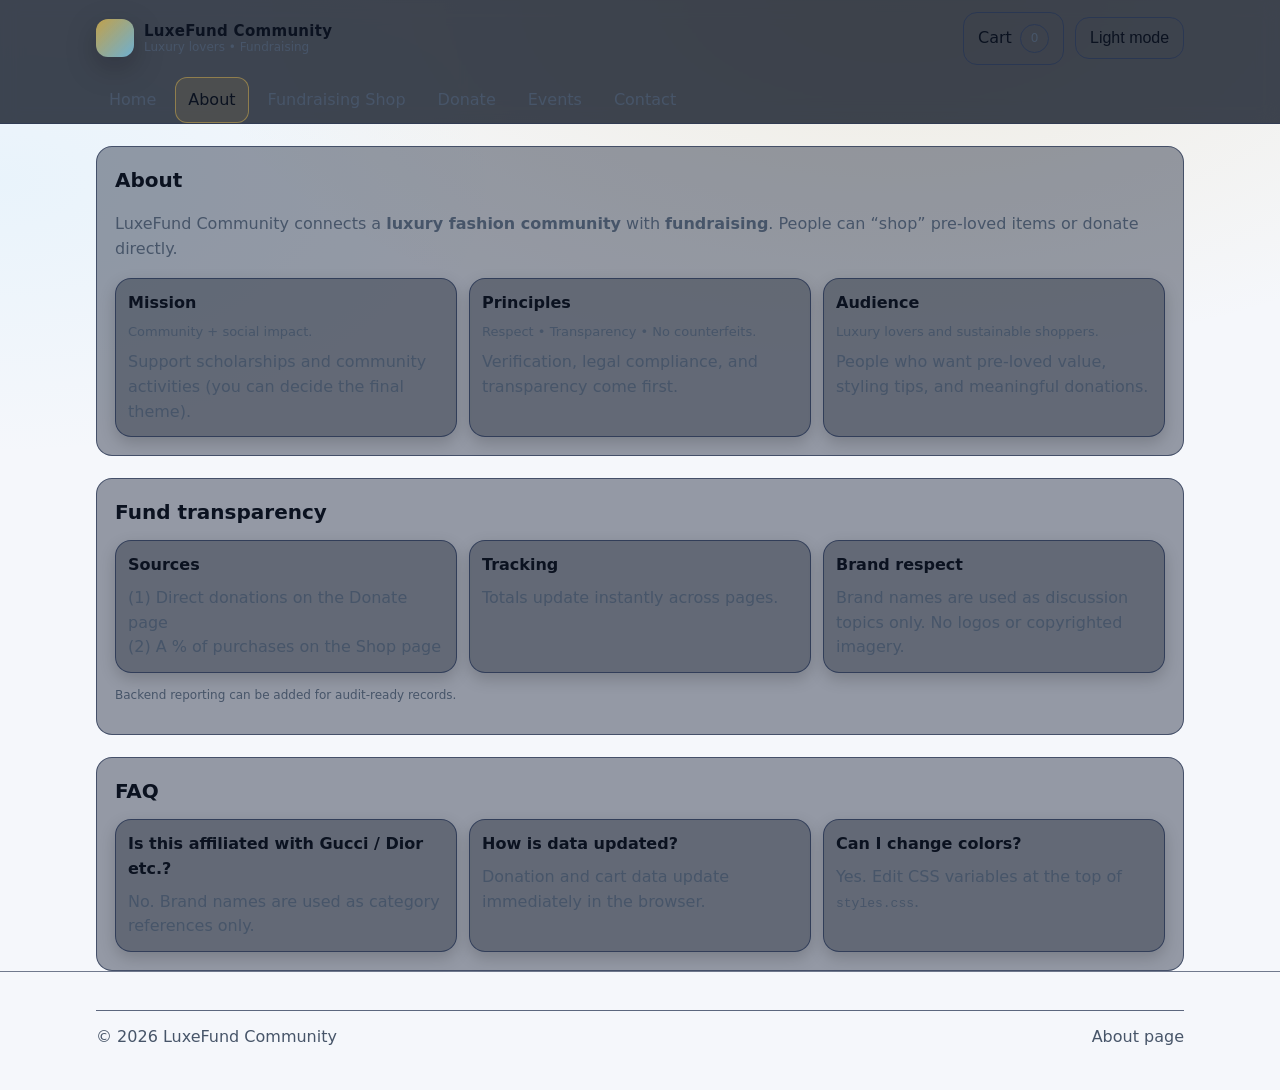
==== about.html @ e5276c1b "up" ====
<!doctype html>
<html lang="en">
  <head>
    <meta charset="utf-8" />
    <meta name="viewport" content="width=device-width, initial-scale=1" />
    <meta
      name="description"
      content="Learn about LuxeFund Community - our mission to connect luxury fashion enthusiasts with transparent fundraising for scholarships and community development."
    />
    <meta
      name="keywords"
      content="about, mission, community fundraising, transparency, luxury fashion"
    />
    <meta name="author" content="LuxeFund Community" />
    <meta property="og:type" content="website" />
    <meta property="og:title" content="About LuxeFund Community" />
    <meta
      property="og:description"
      content="Discover our mission, principles, and commitment to transparent fundraising."
    />
    <meta property="og:url" content="https://luxefund.community/about.html" />
    <meta name="robots" content="index, follow" />
    <title>About • LuxeFund Community</title>
    <link rel="stylesheet" href="assets/css/styles.css" />
    <link rel="canonical" href="https://luxefund.community/about.html" />
  </head>
  <body>
    <!-- Site header containing the brand identity, cart shortcut, theme toggle, and menu button -->
    <a class="skiplink" href="#main">Skip to content</a>
    <!-- Site header containing the brand identity, cart shortcut, theme toggle, and menu button -->
    <header class="siteheader">
      <div class="container">
        <div class="headerrow">
          <a
            class="brand"
            href="index.html"
            aria-label="LuxeFund Community - Home"
          >
            <div class="brandbadge" aria-hidden="true"></div>
            <div class="brandname">
              <strong>LuxeFund Community</strong>
              <span>Luxury lovers • Fundraising</span>
            </div>
          </a>

          <div class="navwrap">
            <a
              class="btn ghost"
              href="shop.html"
              aria-label="Open fundraising shop"
            >
              Cart
              <span id="cartcount" class="badge" aria-label="Items in cart"
                >0</span
              >
            </a>
            <button
              id="themetoggle"
              class="btn ghost"
              type="button"
              aria-pressed="false"
            >
              Light mode
            </button>
            <button
              id="navtoggle"
              class="navtoggle"
              type="button"
              aria-controls="nav"
              aria-expanded="false"
            >
              Menu
            </button>
          </div>
        </div>
        <!-- Main navigation uses relative links so the website works correctly when opened locally -->
        <nav id="nav" class="nav" aria-label="Main navigation">
          <a href="index.html">Home</a>
          <a href="about.html">About</a>
          <a href="shop.html">Fundraising Shop</a>
          <a href="fundraising.html">Donate</a>
          <a href="events.html">Events</a>
          <a href="contact.html">Contact</a>
        </nav>
      </div>
    </header>
    <!-- Main page content starts here -->
    <main id="main" class="container">
      <!-- About section explains the purpose, mission, and intended audience of the website -->
      <section class="section" aria-label="About">
        <div class="sectionhead">
          <h2>About</h2>
        </div>

        <p class="muted">
          LuxeFund Community connects a
          <strong>luxury fashion community</strong> with
          <strong>fundraising</strong>. People can “shop” pre-loved items or
          donate directly.
        </p>
        <!-- Content cards present the website mission, principles, and target audience in a clear layout -->
        <div class="cardgrid mt12">
          <article class="card">
            <div class="cardbody">
              <h3 class="cardtitle">Mission</h3>
              <p class="cardmeta">Community + social impact.</p>
              <p class="muted">
                Support scholarships and community activities (you can decide
                the final theme).
              </p>
            </div>
          </article>

          <article class="card">
            <div class="cardbody">
              <h3 class="cardtitle">Principles</h3>
              <p class="cardmeta">Respect • Transparency • No counterfeits.</p>
              <p class="muted">
                Verification, legal compliance, and transparency come first.
              </p>
            </div>
          </article>

          <article class="card">
            <div class="cardbody">
              <h3 class="cardtitle">Audience</h3>
              <p class="cardmeta">Luxury lovers and sustainable shoppers.</p>
              <p class="muted">
                People who want pre-loved value, styling tips, and meaningful
                donations.
              </p>
            </div>
          </article>
        </div>
      </section>
      <!-- Transparency section explains how donations are generated and how totals are tracked across pages -->
      <section class="section" aria-label="Transparency">
        <div class="sectionhead">
          <h2>Fund transparency</h2>
        </div>

        <div class="cardgrid">
          <article class="card">
            <div class="cardbody">
              <h3 class="cardtitle">Sources</h3>
              <p class="muted">
                (1) Direct donations on the
                <a href="fundraising.html">Donate</a> page<br />
                (2) A % of purchases on the <a href="shop.html">Shop</a> page
              </p>
            </div>
          </article>

          <article class="card">
            <div class="cardbody">
              <h3 class="cardtitle">Tracking</h3>
              <p class="muted">Totals update instantly across pages.</p>
            </div>
          </article>

          <article class="card">
            <div class="cardbody">
              <h3 class="cardtitle">Brand respect</h3>
              <p class="muted">
                Brand names are used as discussion topics only. No logos or
                copyrighted imagery.
              </p>
            </div>
          </article>
        </div>

        <p class="help mt12">
          Backend reporting can be added for audit-ready records.
        </p>
      </section>
      <!-- FAQ section answers common questions about branding, data updates, and website customization -->
      <section class="section" aria-label="FAQ">
        <div class="sectionhead">
          <h2>FAQ</h2>
        </div>

        <div class="cardgrid">
          <article class="card">
            <div class="cardbody">
              <h3 class="cardtitle">
                Is this affiliated with Gucci / Dior etc.?
              </h3>
              <p class="muted">
                No. Brand names are used as category references only.
              </p>
            </div>
          </article>

          <article class="card">
            <div class="cardbody">
              <h3 class="cardtitle">How is data updated?</h3>
              <p class="muted">
                Donation and cart data update immediately in the browser.
              </p>
            </div>
          </article>

          <article class="card">
            <div class="cardbody">
              <h3 class="cardtitle">Can I change colors?</h3>
              <p class="muted">
                Yes. Edit CSS variables at the top of <code>styles.css</code>.
              </p>
            </div>
          </article>
        </div>
      </section>
    </main>
    <!-- Shared footer with quick links, page label, and legal/community information -->
    <footer class="footer">
      <div class="container">
        <hr class="sep" />
        <div class="rowbetween">
          <span class="muted">© 2026 LuxeFund Community</span>
          <span class="muted">About page</span>
        </div>
      </div>
    </footer>
    <!-- Toast container used to show short feedback messages triggered by JavaScript -->
    <div
      id="toastwrap"
      class="toastwrap"
      aria-live="polite"
      aria-atomic="true"
    ></div>
    <!-- External JavaScript files are loaded with defer so the HTML can render before scripts run -->
    <script src="./assets/js/main.js" defer></script>
  </body>
</html>
---- assets/css/styles.css ----
:root {
  --bg: #0b1220;
  --panel: #101a2f;
  --card: #0f1a33;
  --text: #e5e7eb;
  --muted: #a3a8b3;
  --brand: #c8a64b;
  --brand2: #7dd3fc;
  --danger: #ef4444;
  --ok: #22c55e;
  --border: #2a3754;
  --shadow: 0 10px 30px rgba(0, 0, 0, 0.25);
  --shadow-sm: 0 2px 8px rgba(0, 0, 0, 0.12);
  --radius: 16px;
  --max: 1120px;
  --focus: 0 0 0 3px rgba(125, 211, 252, 0.35);
  --transition: 180ms ease;
  color-scheme: dark light;
}

* {
  box-sizing: border-box;
}

html {
  scroll-behavior: smooth;
  -webkit-font-smoothing: antialiased;
  -moz-osx-font-smoothing: grayscale;
}

body {
  margin: 0;
  font-family:
    system-ui,
    -apple-system,
    Segoe UI,
    Roboto,
    Helvetica,
    Arial,
    "Apple Color Emoji",
    "Segoe UI Emoji";
  line-height: 1.55;
  color: var(--text);
  background:
    radial-gradient(
      1200px 600px at 70% 0%,
      rgba(200, 166, 75, 0.15),
      transparent 60%
    ),
    radial-gradient(
      900px 500px at 0% 20%,
      rgba(125, 211, 252, 0.1),
      transparent 55%
    ),
    var(--bg);
  background-attachment: fixed;
  min-height: 100vh;
}

a {
  color: inherit;
  text-decoration: none;
  transition: text-decoration-color var(--transition);
}
a:hover {
  text-decoration: underline;
}
a:focus {
  outline: none;
  box-shadow: var(--focus);
  border-radius: 4px;
}

img {
  max-width: 100%;
  height: auto;
  display: block;
}

picture {
  display: block;
}

.container {
  width: 100%;
  max-width: var(--max);
  margin: 0 auto;
  padding: 0 16px;
}

.skiplink {
  position: absolute;
  left: -999px;
  top: auto;
  width: 1px;
  height: 1px;
  overflow: hidden;
}
.skiplink:focus {
  left: 16px;
  top: 16px;
  width: auto;
  height: auto;
  padding: 10px 12px;
  background: #111827;
  border: 1px solid var(--border);
  border-radius: 10px;
  box-shadow: var(--shadow);
  z-index: 9999;
}

/* Header */
.siteheader {
  position: sticky;
  top: 0;
  z-index: 50;
  backdrop-filter: blur(10px);
  background: rgba(11, 18, 32, 0.78);
  border-bottom: 1px solid rgba(42, 55, 84, 0.65);
}

.headerrow {
  display: flex;
  align-items: center;
  justify-content: space-between;
  gap: 12px;
  padding: 12px 0;
}

.brand {
  display: flex;
  align-items: center;
  gap: 10px;
}
.brandbadge {
  width: 38px;
  height: 38px;
  border-radius: 12px;
  background: linear-gradient(
    135deg,
    rgba(200, 166, 75, 0.95),
    rgba(125, 211, 252, 0.75)
  );
  box-shadow: var(--shadow);
}
.brandname {
  display: flex;
  flex-direction: column;
  line-height: 1.2;
}
.brandname strong {
  font-size: 15px;
  letter-spacing: 0.3px;
}
.brandname span {
  font-size: 12px;
  color: var(--muted);
}

.navwrap {
  display: flex;
  align-items: center;
  gap: 10px;
}

.navtoggle {
  display: none;
  border: 1px solid var(--border);
  background: rgba(16, 26, 47, 0.7);
  color: var(--text);
  padding: 10px 12px;
  border-radius: 12px;
  cursor: pointer;
}
.navtoggle:focus {
  outline: none;
  box-shadow: var(--focus);
}

.nav {
  display: flex;
  align-items: center;
  gap: 6px;
  flex-wrap: wrap;
}
.nav a {
  padding: 10px 12px;
  border-radius: 12px;
  color: var(--muted);
  border: 1px solid transparent;
}
.nav a:hover {
  border-color: rgba(42, 55, 84, 0.75);
  background: rgba(16, 26, 47, 0.55);
  color: var(--text);
  text-decoration: none;
}
.nav a[aria-current="page"] {
  color: var(--text);
  border-color: rgba(200, 166, 75, 0.55);
  background: rgba(200, 166, 75, 0.1);
}

/* Buttons */
.btn {
  display: inline-flex;
  align-items: center;
  justify-content: center;
  gap: 8px;
  padding: 11px 14px;
  border-radius: 14px;
  border: 1px solid rgba(42, 55, 84, 0.9);
  background: rgba(16, 26, 47, 0.72);
  color: var(--text);
  cursor: pointer;
  font-size: inherit;
  font-weight: inherit;
  user-select: none;
  transition:
    transform 180ms cubic-bezier(0.34, 1.56, 0.64, 1),
    background 180ms ease,
    border-color 180ms ease;
  will-change: transform, background;
}
.btn:active {
  transform: scale(0.98);
}
.btn:hover {
  transform: translateY(-1px);
  background: rgba(16, 26, 47, 0.92);
  border-color: rgba(200, 166, 75, 0.45);
  text-decoration: none;
}
.btn:focus {
  outline: none;
  box-shadow: var(--focus);
}

.btn.primary {
  border-color: rgba(200, 166, 75, 0.75);
  background: linear-gradient(
    180deg,
    rgba(200, 166, 75, 0.35),
    rgba(16, 26, 47, 0.6)
  );
}
.btn.primary:hover {
  border-color: rgba(200, 166, 75, 1);
}
.btn.primary:active {
  transform: scale(0.98);
}
.btn.ghost {
  background: transparent;
}
.badge {
  display: inline-flex;
  align-items: center;
  gap: 6px;
  padding: 4px 10px;
  border-radius: 999px;
  border: 1px solid rgba(42, 55, 84, 0.95);
  color: var(--muted);
  font-size: 12px;
}

main {
  padding: 24px 0 48px;
}

/* Hero */
.hero {
  display: flex;
  gap: 18px;
  align-items: stretch;
  flex-wrap: wrap;
}
.heroleft {
  flex: 1 1 420px;
  min-width: 280px;
  padding: 22px;
  border-radius: var(--radius);
  border: 1px solid rgba(42, 55, 84, 0.85);
  background: rgba(16, 26, 47, 0.55);
  box-shadow: var(--shadow);
}
.heroright {
  flex: 1 1 380px;
  min-width: 260px;
  border-radius: var(--radius);
  overflow: hidden;
  border: 1px solid rgba(42, 55, 84, 0.85);
  background: rgba(16, 26, 47, 0.35);
}
.heroright img {
  width: 100%;
  height: 100%;
  object-fit: cover;
}

.h1 {
  font-size: clamp(28px, 3.6vw, 44px);
  margin: 0 0 10px;
  letter-spacing: 0.2px;
}
.lead {
  margin: 0 0 14px;
  color: var(--muted);
  max-width: 62ch;
}

.herocta {
  display: flex;
  gap: 10px;
  flex-wrap: wrap;
  margin-top: 12px;
}

.stats {
  display: flex;
  gap: 12px;
  flex-wrap: wrap;
  margin-top: 16px;
}
.stat {
  flex: 1 1 160px;
  border-radius: 14px;
  border: 1px solid rgba(42, 55, 84, 0.8);
  background: rgba(11, 18, 32, 0.35);
  padding: 12px 12px;
}
.stat strong {
  font-size: 18px;
  display: block;
}
.stat span {
  color: var(--muted);
  font-size: 12px;
}

/* Sections */
.section {
  margin-top: 22px;
  padding: 18px;
  border-radius: var(--radius);
  border: 1px solid rgba(42, 55, 84, 0.75);
  background: rgba(16, 26, 47, 0.42);
}
.sectionhead {
  display: flex;
  align-items: baseline;
  justify-content: space-between;
  gap: 12px;
  flex-wrap: wrap;
  margin-bottom: 12px;
}
.sectionhead h2 {
  margin: 0;
  font-size: 20px;
}
.sectionhead p {
  margin: 0;
  color: var(--muted);
}

/* Cards grid via flexbox */
.cardgrid {
  display: flex;
  gap: 12px;
  flex-wrap: wrap;
}
.card {
  flex: 1 1 240px;
  min-width: 220px;
  border-radius: var(--radius);
  border: 1px solid rgba(42, 55, 84, 0.85);
  background: rgba(11, 18, 32, 0.35);
  overflow: hidden;
  box-shadow: 0 6px 16px rgba(0, 0, 0, 0.18);
  transition:
    transform 160ms cubic-bezier(0.34, 1.56, 0.64, 1),
    border-color 160ms ease,
    box-shadow 160ms ease;
  will-change: transform, border-color;
}
.card:hover {
  transform: translateY(-2px);
  border-color: rgba(125, 211, 252, 0.35);
  box-shadow: 0 12px 24px rgba(0, 0, 0, 0.28);
}
.card:active {
  transform: translateY(-1px);
}

/* Loading skeleton for cards */
.card.skeleton {
  pointer-events: none;
}
.card.skeleton .cardbody {
  animation: skeleton-loading 1s linear infinite alternate;
}
@keyframes skeleton-loading {
  0% {
    background-color: rgba(16, 26, 47, 0.35);
  }
  100% {
    background-color: rgba(16, 26, 47, 0.55);
  }
}

/* Keep card thumbnails visually consistent across pages */
.card > img {
  width: 100%;
  height: auto;
  border-bottom: 1px solid rgba(42, 55, 84, 0.75);
  background: rgba(16, 26, 47, 0.45);
}

.cardbody {
  padding: 12px;
}
.cardtitle {
  margin: 0 0 6px;
  font-size: 16px;
}
.cardmeta {
  margin: 0;
  color: var(--muted);
  font-size: 13px;
}
.cardactions {
  margin-top: 10px;
  display: flex;
  gap: 10px;
  flex-wrap: wrap;
}

/* Forms */
.formrow {
  display: flex;
  gap: 12px;
  flex-wrap: wrap;
}
.field {
  flex: 1 1 220px;
  display: flex;
  flex-direction: column;
  gap: 6px;
}
label {
  font-size: 13px;
  color: var(--muted);
  font-weight: 500;
}
input,
select,
textarea {
  background: rgba(11, 18, 32, 0.6);
  border: 1px solid rgba(42, 55, 84, 0.95);
  color: var(--text);
  padding: 12px 12px;
  border-radius: 14px;
  font: inherit;
  transition:
    border-color 160ms ease,
    background 160ms ease,
    box-shadow 160ms ease;
}
textarea {
  min-height: 120px;
  resize: vertical;
  font-family: inherit;
}

input:focus,
select:focus,
textarea:focus {
  outline: none;
  box-shadow: var(--focus);
  border-color: rgba(125, 211, 252, 0.45);
  background: rgba(11, 18, 32, 0.8);
}

input:disabled,
select:disabled,
textarea:disabled {
  opacity: 0.5;
  cursor: not-allowed;
}

input[aria-invalid="true"],
select[aria-invalid="true"],
textarea[aria-invalid="true"] {
  border-color: var(--danger);
}

input[aria-invalid="true"]:focus,
select[aria-invalid="true"]:focus,
textarea[aria-invalid="true"]:focus {
  box-shadow: 0 0 0 3px rgba(239, 68, 68, 0.2);
}

.help {
  font-size: 12px;
  color: var(--muted);
  margin-top: 2px;
}
.error {
  color: #fecaca;
  font-size: 12px;
}
.success {
  color: #bbf7d0;
  font-size: 12px;
}

/* Progress bar */
.progress {
  height: 12px;
  width: 100%;
  background: rgba(42, 55, 84, 0.55);
  border-radius: 999px;
  overflow: hidden;
  border: 1px solid rgba(42, 55, 84, 0.9);
}
.progress > div {
  height: 100%;
  width: 0%;
  background: linear-gradient(
    90deg,
    rgba(200, 166, 75, 0.95),
    rgba(125, 211, 252, 0.85)
  );
}

/* Footer */
.footer {
  border-top: 1px solid rgba(42, 55, 84, 0.65);
  padding: 24px 0 40px;
  color: var(--muted);
}
.footerrow {
  display: flex;
  gap: 16px;
  flex-wrap: wrap;
  justify-content: space-between;
  align-items: flex-start;
}
.footer a {
  color: var(--text);
}

/* Modal */
.modalbackdrop {
  position: fixed;
  inset: 0;
  background: rgba(0, 0, 0, 0.6);
  display: none;
  align-items: center;
  justify-content: center;
  padding: 18px;
  z-index: 100;
  animation: fade-in 200ms ease;
  backdrop-filter: blur(4px);
}
.modalbackdrop.open {
  display: flex;
}
@keyframes fade-in {
  from {
    opacity: 0;
  }
  to {
    opacity: 1;
  }
}
.modal {
  width: 100%;
  max-width: 860px;
  border-radius: 18px;
  border: 1px solid rgba(42, 55, 84, 0.95);
  background: rgba(11, 18, 32, 0.96);
  box-shadow: var(--shadow);
  overflow: hidden;
  animation: slide-up 300ms cubic-bezier(0.34, 1.56, 0.64, 1);
}
@keyframes slide-up {
  from {
    opacity: 0;
    transform: translateY(20px);
  }
  to {
    opacity: 1;
    transform: translateY(0);
  }
}
.modalheader {
  display: flex;
  justify-content: space-between;
  align-items: center;
  gap: 10px;
  padding: 12px 14px;
  border-bottom: 1px solid rgba(42, 55, 84, 0.75);
}
.modalheader h3 {
  margin: 0;
  font-size: 16px;
}
.modalclose {
  border: 1px solid rgba(42, 55, 84, 0.95);
  background: rgba(16, 26, 47, 0.72);
  color: var(--text);
  border-radius: 12px;
  padding: 8px 10px;
  cursor: pointer;
}
.modalclose:focus {
  outline: none;
  box-shadow: var(--focus);
}
.modalcontent {
  display: flex;
  gap: 14px;
  padding: 14px;
  flex-wrap: wrap;
}
.modalcontent .left {
  flex: 1 1 320px;
}

.modalcontent .left img {
  width: 100%;
  height: auto;
  border-radius: 12px;
  border: 1px solid rgba(42, 55, 84, 0.75);
  background: rgba(16, 26, 47, 0.45);
}

.modalcontent .right {
  flex: 1 1 280px;
  min-width: 240px;
}
.kv {
  display: flex;
  flex-direction: column;
  gap: 6px;
  margin: 10px 0;
}
.kv div {
  display: flex;
  justify-content: space-between;
  gap: 10px;
  padding: 8px 10px;
  border: 1px solid rgba(42, 55, 84, 0.75);
  border-radius: 12px;
  background: rgba(16, 26, 47, 0.42);
}
.kv span {
  color: var(--muted);
}

/* Drawer (cart) */
.drawer {
  position: fixed;
  top: 0;
  right: -420px;
  width: 100%;
  max-width: 420px;
  height: 100vh;
  background: rgba(11, 18, 32, 0.98);
  border-left: 1px solid rgba(42, 55, 84, 0.75);
  box-shadow: -10px 0 30px rgba(0, 0, 0, 0.25);
  z-index: 120;
  transition: right 220ms cubic-bezier(0.34, 1.56, 0.64, 1);
  display: flex;
  flex-direction: column;
  will-change: right;
  backdrop-filter: blur(8px);
}
.drawer.open {
  right: 0;
}
.drawerheader {
  padding: 14px;
  border-bottom: 1px solid rgba(42, 55, 84, 0.75);
  display: flex;
  justify-content: space-between;
  align-items: center;
  gap: 10px;
}
.drawercontent {
  padding: 14px;
  overflow: auto;
  display: flex;
  flex-direction: column;
  gap: 10px;
}
.draweritem {
  display: flex;
  gap: 10px;
  align-items: center;
  border: 1px solid rgba(42, 55, 84, 0.75);
  border-radius: 14px;
  background: rgba(16, 26, 47, 0.42);
  padding: 10px;
}
.draweritem img {
  width: 64px;
  height: 48px;
  border-radius: 10px;
  object-fit: cover;
  border: 1px solid rgba(42, 55, 84, 0.75);
}
.draweritem .meta {
  flex: 1;
  display: flex;
  flex-direction: column;
}
.draweritem .meta strong {
  font-size: 14px;
}
.draweritem .meta span {
  font-size: 12px;
  color: var(--muted);
}
.drawerfooter {
  margin-top: auto;
  padding: 14px;
  border-top: 1px solid rgba(42, 55, 84, 0.75);
  display: flex;
  flex-direction: column;
  gap: 10px;
}

/* Toast */
.toastwrap {
  position: fixed;
  left: 16px;
  bottom: 16px;
  z-index: 200;
  display: flex;
  flex-direction: column;
  gap: 10px;
  pointer-events: none;
}
.toast {
  border: 1px solid rgba(42, 55, 84, 0.85);
  background: rgba(16, 26, 47, 0.92);
  color: var(--text);
  border-radius: 14px;
  padding: 10px 12px;
  box-shadow: var(--shadow-sm);
  max-width: min(420px, calc(100vw - 32px));
  animation: pop 180ms cubic-bezier(0.34, 1.56, 0.64, 1) forwards;
  pointer-events: auto;
}
@keyframes pop {
  from {
    transform: translateY(6px);
    opacity: 0;
  }
  to {
    transform: translateY(0);
    opacity: 1;
  }
}

/* Small helper */
.muted {
  color: var(--muted);
}
.rowbetween {
  display: flex;
  align-items: center;
  justify-content: space-between;
  gap: 12px;
  flex-wrap: wrap;
}
hr.sep {
  border: none;
  border-top: 1px solid rgba(42, 55, 84, 0.75);
  margin: 14px 0;
}

/* Responsive Design */
@media (max-width: 1024px) {
  .stats {
    gap: 10px;
  }
  .stat {
    flex: 1 1 140px;
  }
}

@media (max-width: 860px) {
  .navtoggle {
    display: inline-flex;
  }
  .nav {
    display: none;
    width: 100%;
    padding-top: 8px;
    flex-direction: column;
    gap: 4px;
  }
  .nav.open {
    display: flex;
  }
  .headerrow {
    flex-wrap: wrap;
  }
  
  .modalcontent {
    flex-direction: column;
  }
  .modalcontent .left,
  .modalcontent .right {
    flex: 1 1 100%;
  }
  
  .drawer {
    max-width: 100%;
  }
}

@media (max-width: 640px) {
  .container {
    padding: 0 12px;
  }
  
  main {
    padding: 16px 0 32px;
  }
  
  .hero {
    gap: 12px;
  }
  .heroleft,
  .heroright {
    flex: 1 1 100%;
  }
  
  .h1 {
    font-size: clamp(24px, 5vw, 32px);
  }
  
  .herocta {
    flex-direction: column;
  }
  .herocta .btn {
    width: 100%;
  }
  
  .section {
    margin-top: 16px;
    padding: 14px;
  }
  
  .cardgrid {
    gap: 10px;
  }
  .card {
    flex: 1 1 100%;
  }
  
  .formrow {
    gap: 10px;
  }
  .field {
    flex: 1 1 100%;
  }
  
  .toastwrap {
    left: 8px;
    right: 8px;
    bottom: 8px;
  }
  .toast {
    max-width: none;
  }
}

@media (max-width: 480px) {
  .container {
    padding: 0 8px;
  }
  
  .headerrow {
    gap: 8px;
  }
  
  .brand {
    gap: 8px;
  }
  .brandbadge {
    width: 32px;
    height: 32px;
  }
  .brandname strong {
    font-size: 13px;
  }
  .brandname span {
    font-size: 11px;
  }
  
  .navwrap {
    gap: 6px;
  }
  
  .stats {
    flex-direction: column;
    gap: 8px;
  }
  .stat {
    flex: 1 1 100%;
  }
}

/* Accessibility & Preferences */
@media (prefers-reduced-motion: reduce) {
  *,
  *::before,
  *::after {
    animation-duration: 0.01ms !important;
    animation-iteration-count: 1 !important;
    transition-duration: 0.01ms !important;
  }
  html {
    scroll-behavior: auto;
  }
}

@media (prefers-contrast: more) {
  .btn {
    border-width: 2px;
  }
  .card {
    border-width: 2px;
  }
  .section {
    border-width: 2px;
  }
}

@media (prefers-color-scheme: light) {
  body {
    --bg: #f5f7fb;
    --panel: #ffffff;
    --card: #ffffff;
    --text: #0b1220;
    --muted: #475569;
    --border: #dbe1ee;
  }
}

/* Theme: light (optional toggle) */
body.light {
  --bg: #f5f7fb;
  --panel: #ffffff;
  --card: #ffffff;
  --text: #0b1220;
  --muted: #475569;
  --border: #dbe1ee;
  background:
    radial-gradient(
      1200px 600px at 70% 0%,
      rgba(200, 166, 75, 0.1),
      transparent 60%
    ),
    radial-gradient(
      900px 500px at 0% 20%,
      rgba(125, 211, 252, 0.1),
      transparent 55%
    ),
    var(--bg);
}
body.light .siteheader {
  background: rgba(245, 247, 251, 0.85);
}
body.light .card,
body.light .section,
body.light .heroleft,
body.light .heroright {
  background: rgba(255, 255, 255, 0.65);
}
/* Utility spacing (avoid inline styles) */
.mt0 {
  margin-top: 0 !important;
}
.mt8 {
  margin-top: 8px !important;
}
.mt10 {
  margin-top: 10px !important;
}
.mt12 {
  margin-top: 12px !important;
}
.mb0 {
  margin-bottom: 0 !important;
}
.mb8 {
  margin-bottom: 8px !important;
}
.mb12 {
  margin-bottom: 12px !important;
}

/* Footer layout */
.footercol {
  flex: 1 1 280px;
}
.footercol.small {
  flex: 1 1 220px;
}
.footerlinks {
  display: flex;
  gap: 10px;
  flex-wrap: wrap;
  margin-top: 10px;
}

/* Drawer actions column */
.draweractions {
  display: flex;
  flex-direction: column;
  gap: 6px;
}

/* In-card muted paragraph defaults */
.cardbody p.muted {
  margin: 8px 0 0;
}

.footerstrong {
  color: var(--text);
}
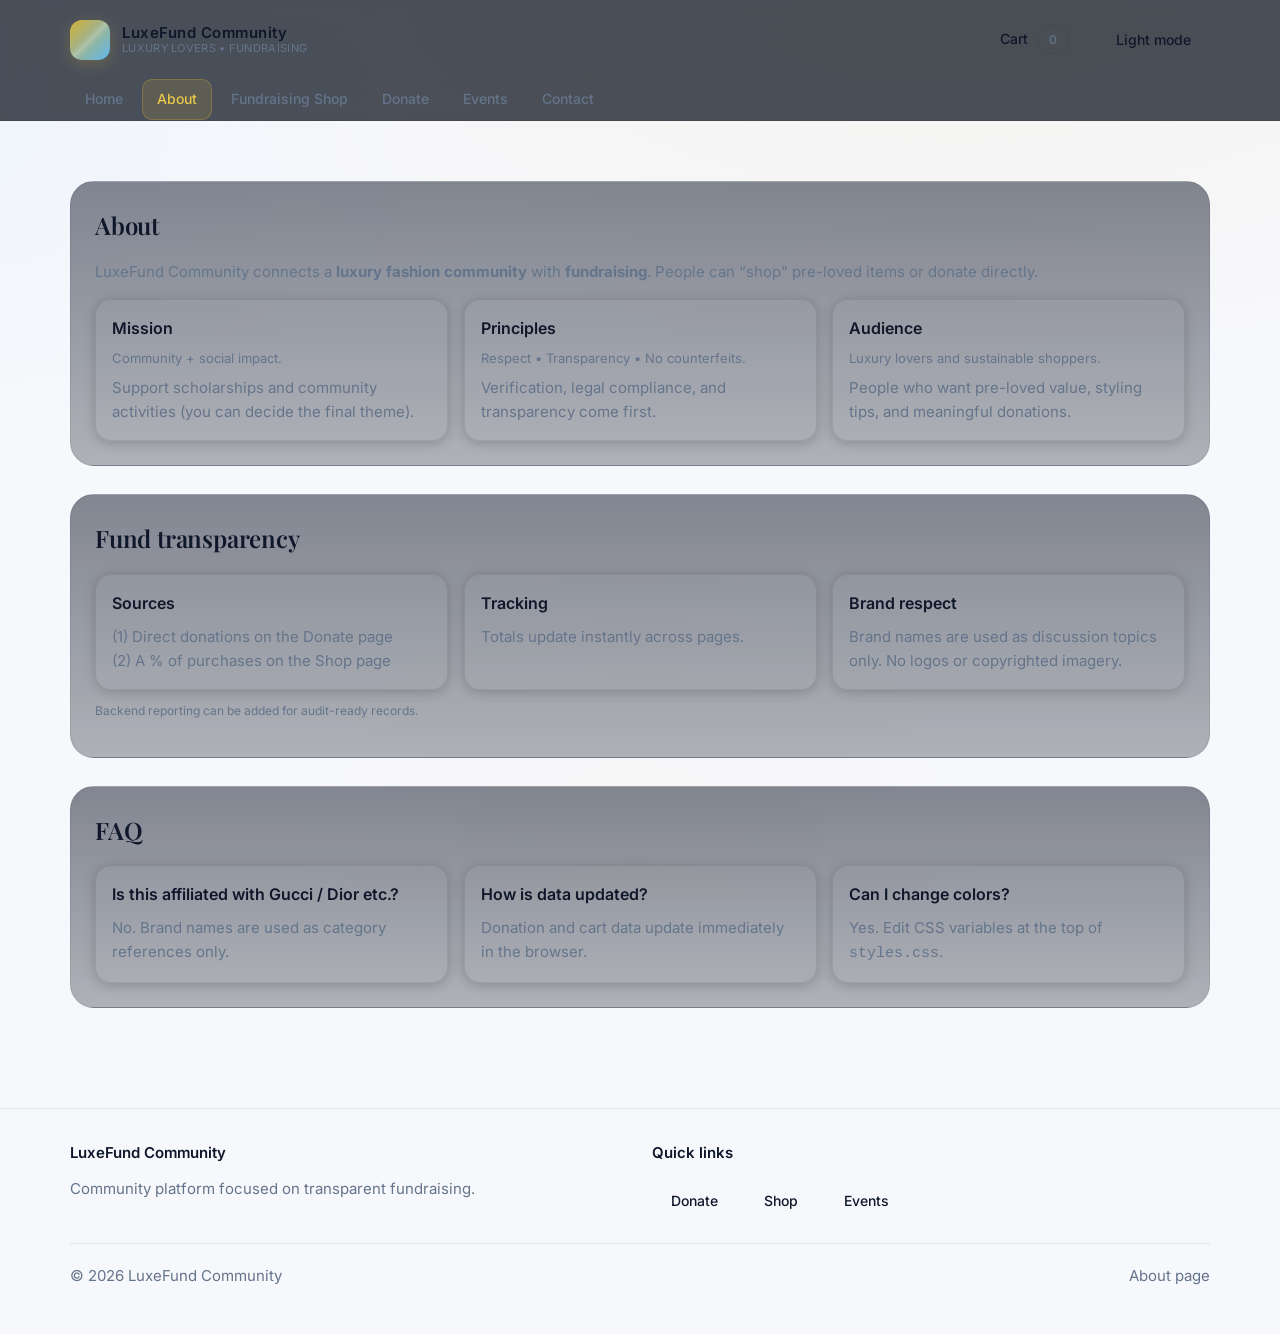
==== commit 3aaf5ebb: "push code" ====
--- a/about.html
+++ b/about.html
@@ -12,6 +12,7 @@
       content="about, mission, community fundraising, transparency, luxury fashion"
     />
     <meta name="author" content="LuxeFund Community" />
+    <meta name="theme-color" content="#080e1a" />
     <meta property="og:type" content="website" />
     <meta property="og:title" content="About LuxeFund Community" />
     <meta
@@ -20,14 +21,13 @@
     />
     <meta property="og:url" content="https://luxefund.community/about.html" />
     <meta name="robots" content="index, follow" />
-    <title>About • LuxeFund Community</title>
-    <link rel="stylesheet" href="assets/css/styles.css" />
+    <title>About &bull; LuxeFund Community</title>
+    <link rel="stylesheet" href="./assets/css/styles.css" />
     <link rel="canonical" href="https://luxefund.community/about.html" />
   </head>
   <body>
-    <!-- Site header containing the brand identity, cart shortcut, theme toggle, and menu button -->
     <a class="skiplink" href="#main">Skip to content</a>
-    <!-- Site header containing the brand identity, cart shortcut, theme toggle, and menu button -->
+
     <header class="siteheader">
       <div class="container">
         <div class="headerrow">
@@ -39,7 +39,7 @@
             <div class="brandbadge" aria-hidden="true"></div>
             <div class="brandname">
               <strong>LuxeFund Community</strong>
-              <span>Luxury lovers • Fundraising</span>
+              <span>Luxury lovers &bull; Fundraising</span>
             </div>
           </a>
 
@@ -73,7 +73,7 @@
             </button>
           </div>
         </div>
-        <!-- Main navigation uses relative links so the website works correctly when opened locally -->
+
         <nav id="nav" class="nav" aria-label="Main navigation">
           <a href="index.html">Home</a>
           <a href="about.html">About</a>
@@ -84,9 +84,8 @@
         </nav>
       </div>
     </header>
-    <!-- Main page content starts here -->
+
     <main id="main" class="container">
-      <!-- About section explains the purpose, mission, and intended audience of the website -->
       <section class="section" aria-label="About">
         <div class="sectionhead">
           <h2>About</h2>
@@ -95,10 +94,10 @@
         <p class="muted">
           LuxeFund Community connects a
           <strong>luxury fashion community</strong> with
-          <strong>fundraising</strong>. People can “shop” pre-loved items or
+          <strong>fundraising</strong>. People can &ldquo;shop&rdquo; pre-loved items or
           donate directly.
         </p>
-        <!-- Content cards present the website mission, principles, and target audience in a clear layout -->
+
         <div class="cardgrid mt12">
           <article class="card">
             <div class="cardbody">
@@ -114,7 +113,7 @@
           <article class="card">
             <div class="cardbody">
               <h3 class="cardtitle">Principles</h3>
-              <p class="cardmeta">Respect • Transparency • No counterfeits.</p>
+              <p class="cardmeta">Respect &bull; Transparency &bull; No counterfeits.</p>
               <p class="muted">
                 Verification, legal compliance, and transparency come first.
               </p>
@@ -133,7 +132,7 @@
           </article>
         </div>
       </section>
-      <!-- Transparency section explains how donations are generated and how totals are tracked across pages -->
+
       <section class="section" aria-label="Transparency">
         <div class="sectionhead">
           <h2>Fund transparency</h2>
@@ -173,7 +172,7 @@
           Backend reporting can be added for audit-ready records.
         </p>
       </section>
-      <!-- FAQ section answers common questions about branding, data updates, and website customization -->
+
       <section class="section" aria-label="FAQ">
         <div class="sectionhead">
           <h2>FAQ</h2>
@@ -211,24 +210,41 @@
         </div>
       </section>
     </main>
-    <!-- Shared footer with quick links, page label, and legal/community information -->
+
     <footer class="footer">
       <div class="container">
-        <hr class="sep" />
-        <div class="rowbetween">
-          <span class="muted">© 2026 LuxeFund Community</span>
+        <div class="footerrow">
+          <div class="footercol">
+            <strong class="footerstrong">LuxeFund Community</strong>
+            <p class="muted mt8 mb0">
+              Community platform focused on transparent fundraising.
+            </p>
+          </div>
+
+          <div class="footercol">
+            <strong class="footerstrong">Quick links</strong>
+            <div class="footerlinks">
+              <a class="btn ghost" href="fundraising.html">Donate</a>
+              <a class="btn ghost" href="shop.html">Shop</a>
+              <a class="btn ghost" href="events.html">Events</a>
+            </div>
+          </div>
+        </div>
+
+        <div class="footerbottom">
+          <span class="muted">&copy; 2026 LuxeFund Community</span>
           <span class="muted">About page</span>
         </div>
       </div>
     </footer>
-    <!-- Toast container used to show short feedback messages triggered by JavaScript -->
+
     <div
       id="toastwrap"
       class="toastwrap"
       aria-live="polite"
       aria-atomic="true"
     ></div>
-    <!-- External JavaScript files are loaded with defer so the HTML can render before scripts run -->
+
     <script src="./assets/js/main.js" defer></script>
   </body>
 </html>
--- a/assets/css/styles.css
+++ b/assets/css/styles.css
@@ -1,20 +1,35 @@
+/* ══════════════════════════════════════════════════════════
+   LuxeFund Community — Design System
+   ══════════════════════════════════════════════════════════ */
+
+/* Google Fonts */
+@import url('https://fonts.googleapis.com/css2?family=Inter:wght@400;500;600;700&family=Playfair+Display:wght@500;600;700&display=swap');
+
 :root {
-  --bg: #0b1220;
-  --panel: #101a2f;
+  --bg: #080e1a;
+  --panel: #0d1528;
   --card: #0f1a33;
-  --text: #e5e7eb;
-  --muted: #a3a8b3;
-  --brand: #c8a64b;
-  --brand2: #7dd3fc;
+  --text: #e8eaf0;
+  --muted: #8a92a6;
+  --brand: #d4af37;
+  --brand-light: #e8c84a;
+  --brand-dim: rgba(212, 175, 55, 0.15);
+  --brand2: #60b8f0;
+  --brand2-dim: rgba(96, 184, 240, 0.12);
   --danger: #ef4444;
   --ok: #22c55e;
-  --border: #2a3754;
-  --shadow: 0 10px 30px rgba(0, 0, 0, 0.25);
-  --shadow-sm: 0 2px 8px rgba(0, 0, 0, 0.12);
+  --border: rgba(255, 255, 255, 0.06);
+  --border-hover: rgba(255, 255, 255, 0.12);
+  --shadow: 0 8px 32px rgba(0, 0, 0, 0.4);
+  --shadow-sm: 0 2px 12px rgba(0, 0, 0, 0.2);
+  --shadow-glow: 0 0 40px rgba(212, 175, 55, 0.08);
   --radius: 16px;
-  --max: 1120px;
-  --focus: 0 0 0 3px rgba(125, 211, 252, 0.35);
-  --transition: 180ms ease;
+  --radius-lg: 24px;
+  --max: 1140px;
+  --focus: 0 0 0 3px rgba(96, 184, 240, 0.35);
+  --transition: 200ms ease;
+  --font-sans: 'Inter', system-ui, -apple-system, 'Segoe UI', Roboto, sans-serif;
+  --font-display: 'Playfair Display', Georgia, 'Times New Roman', serif;
   color-scheme: dark light;
 }
 
@@ -30,42 +45,34 @@
 
 body {
   margin: 0;
-  font-family:
-    system-ui,
-    -apple-system,
-    Segoe UI,
-    Roboto,
-    Helvetica,
-    Arial,
-    "Apple Color Emoji",
-    "Segoe UI Emoji";
-  line-height: 1.55;
+  font-family: var(--font-sans);
+  font-size: 15px;
+  line-height: 1.6;
   color: var(--text);
-  background:
-    radial-gradient(
-      1200px 600px at 70% 0%,
-      rgba(200, 166, 75, 0.15),
-      transparent 60%
-    ),
-    radial-gradient(
-      900px 500px at 0% 20%,
-      rgba(125, 211, 252, 0.1),
-      transparent 55%
-    ),
-    var(--bg);
+  background: var(--bg);
+  background-image:
+    radial-gradient(ellipse 1400px 700px at 75% -5%, rgba(212, 175, 55, 0.07), transparent 60%),
+    radial-gradient(ellipse 1000px 600px at -5% 15%, rgba(96, 184, 240, 0.05), transparent 50%),
+    radial-gradient(ellipse 600px 600px at 50% 100%, rgba(212, 175, 55, 0.03), transparent 60%);
   background-attachment: fixed;
   min-height: 100vh;
+}
+
+/* Selection */
+::selection {
+  background: rgba(212, 175, 55, 0.3);
+  color: #fff;
 }
 
 a {
   color: inherit;
   text-decoration: none;
-  transition: text-decoration-color var(--transition);
+  transition: color var(--transition), text-decoration-color var(--transition);
 }
 a:hover {
-  text-decoration: underline;
-}
-a:focus {
+  color: var(--brand-light);
+}
+a:focus-visible {
   outline: none;
   box-shadow: var(--focus);
   border-radius: 4px;
@@ -85,7 +92,7 @@
   width: 100%;
   max-width: var(--max);
   margin: 0 auto;
-  padding: 0 16px;
+  padding: 50 20px;
 }
 
 .skiplink {
@@ -101,22 +108,24 @@
   top: 16px;
   width: auto;
   height: auto;
-  padding: 10px 12px;
-  background: #111827;
-  border: 1px solid var(--border);
-  border-radius: 10px;
+  padding: 10px 14px;
+  background: var(--panel);
+  border: 1px solid var(--border);
+  border-radius: 12px;
   box-shadow: var(--shadow);
   z-index: 9999;
-}
-
-/* Header */
+  color: var(--text);
+}
+
+/* ─── Header ─── */
 .siteheader {
   position: sticky;
   top: 0;
   z-index: 50;
-  backdrop-filter: blur(10px);
-  background: rgba(11, 18, 32, 0.78);
-  border-bottom: 1px solid rgba(42, 55, 84, 0.65);
+  backdrop-filter: blur(16px) saturate(1.4);
+  -webkit-backdrop-filter: blur(16px) saturate(1.4);
+  background: rgba(8, 14, 26, 0.72);
+  border-bottom: 1px solid var(--border);
 }
 
 .headerrow {
@@ -124,25 +133,40 @@
   align-items: center;
   justify-content: space-between;
   gap: 12px;
-  padding: 12px 0;
+  padding: 14px 0;
 }
 
 .brand {
   display: flex;
   align-items: center;
-  gap: 10px;
+  gap: 12px;
+  transition: opacity var(--transition);
+}
+.brand:hover {
+  opacity: 0.85;
+  color: inherit;
 }
 .brandbadge {
-  width: 38px;
-  height: 38px;
+  width: 40px;
+  height: 40px;
   border-radius: 12px;
-  background: linear-gradient(
-    135deg,
-    rgba(200, 166, 75, 0.95),
-    rgba(125, 211, 252, 0.75)
-  );
-  box-shadow: var(--shadow);
-}
+  background: linear-gradient(135deg, var(--brand), var(--brand2));
+  box-shadow: 0 4px 16px rgba(212, 175, 55, 0.25);
+  position: relative;
+  overflow: hidden;
+}
+.brandbadge::after {
+  content: '';
+  position: absolute;
+  inset: 0;
+  background: linear-gradient(135deg, transparent 40%, rgba(255,255,255,0.2) 50%, transparent 60%);
+  animation: badge-shimmer 3s ease-in-out infinite;
+}
+@keyframes badge-shimmer {
+  0%, 100% { transform: translateX(-100%); }
+  50% { transform: translateX(100%); }
+}
+
 .brandname {
   display: flex;
   flex-direction: column;
@@ -150,29 +174,39 @@
 }
 .brandname strong {
   font-size: 15px;
+  font-weight: 600;
+  letter-spacing: 0.5px;
+}
+.brandname span {
+  font-size: 11px;
+  color: var(--muted);
   letter-spacing: 0.3px;
-}
-.brandname span {
-  font-size: 12px;
-  color: var(--muted);
+  text-transform: uppercase;
 }
 
 .navwrap {
   display: flex;
   align-items: center;
-  gap: 10px;
+  gap: 8px;
 }
 
 .navtoggle {
   display: none;
   border: 1px solid var(--border);
-  background: rgba(16, 26, 47, 0.7);
+  background: rgba(13, 21, 40, 0.7);
   color: var(--text);
-  padding: 10px 12px;
+  padding: 10px 14px;
   border-radius: 12px;
   cursor: pointer;
-}
-.navtoggle:focus {
+  font-family: inherit;
+  font-size: 14px;
+  transition: background var(--transition), border-color var(--transition);
+}
+.navtoggle:hover {
+  border-color: var(--border-hover);
+  background: rgba(13, 21, 40, 0.9);
+}
+.navtoggle:focus-visible {
   outline: none;
   box-shadow: var(--focus);
 }
@@ -180,219 +214,263 @@
 .nav {
   display: flex;
   align-items: center;
-  gap: 6px;
+  gap: 4px;
   flex-wrap: wrap;
 }
 .nav a {
-  padding: 10px 12px;
-  border-radius: 12px;
+  padding: 8px 14px;
+  border-radius: 10px;
   color: var(--muted);
   border: 1px solid transparent;
+  font-size: 14px;
+  font-weight: 500;
+  transition: all var(--transition);
+  position: relative;
 }
 .nav a:hover {
-  border-color: rgba(42, 55, 84, 0.75);
-  background: rgba(16, 26, 47, 0.55);
+  border-color: var(--border-hover);
+  background: rgba(255, 255, 255, 0.04);
   color: var(--text);
   text-decoration: none;
 }
 .nav a[aria-current="page"] {
-  color: var(--text);
-  border-color: rgba(200, 166, 75, 0.55);
-  background: rgba(200, 166, 75, 0.1);
-}
-
-/* Buttons */
+  color: var(--brand-light);
+  border-color: rgba(212, 175, 55, 0.3);
+  background: var(--brand-dim);
+}
+
+/* ─── Buttons ─── */
 .btn {
   display: inline-flex;
   align-items: center;
   justify-content: center;
   gap: 8px;
-  padding: 11px 14px;
-  border-radius: 14px;
-  border: 1px solid rgba(42, 55, 84, 0.9);
-  background: rgba(16, 26, 47, 0.72);
+  padding: 10px 18px;
+  border-radius: 12px;
+  border: 1px solid var(--border);
+  background: rgba(255, 255, 255, 0.04);
   color: var(--text);
   cursor: pointer;
-  font-size: inherit;
-  font-weight: inherit;
+  font-family: inherit;
+  font-size: 14px;
+  font-weight: 500;
   user-select: none;
-  transition:
-    transform 180ms cubic-bezier(0.34, 1.56, 0.64, 1),
-    background 180ms ease,
-    border-color 180ms ease;
-  will-change: transform, background;
+  transition: all 200ms cubic-bezier(0.34, 1.56, 0.64, 1);
+  will-change: transform;
+  white-space: nowrap;
 }
 .btn:active {
-  transform: scale(0.98);
+  transform: scale(0.97);
 }
 .btn:hover {
   transform: translateY(-1px);
-  background: rgba(16, 26, 47, 0.92);
-  border-color: rgba(200, 166, 75, 0.45);
+  background: rgba(255, 255, 255, 0.08);
+  border-color: var(--border-hover);
   text-decoration: none;
-}
-.btn:focus {
+  color: var(--text);
+}
+.btn:focus-visible {
   outline: none;
   box-shadow: var(--focus);
 }
 
 .btn.primary {
-  border-color: rgba(200, 166, 75, 0.75);
-  background: linear-gradient(
-    180deg,
-    rgba(200, 166, 75, 0.35),
-    rgba(16, 26, 47, 0.6)
-  );
+  border-color: rgba(212, 175, 55, 0.5);
+  background: linear-gradient(180deg, rgba(212, 175, 55, 0.2), rgba(212, 175, 55, 0.05));
+  color: var(--brand-light);
 }
 .btn.primary:hover {
-  border-color: rgba(200, 166, 75, 1);
-}
-.btn.primary:active {
-  transform: scale(0.98);
-}
+  border-color: var(--brand);
+  background: linear-gradient(180deg, rgba(212, 175, 55, 0.3), rgba(212, 175, 55, 0.1));
+  box-shadow: 0 4px 20px rgba(212, 175, 55, 0.15);
+}
+
 .btn.ghost {
   background: transparent;
-}
+  border-color: transparent;
+}
+.btn.ghost:hover {
+  background: rgba(255, 255, 255, 0.06);
+  border-color: var(--border);
+}
+
 .badge {
   display: inline-flex;
   align-items: center;
   gap: 6px;
-  padding: 4px 10px;
+  padding: 4px 12px;
   border-radius: 999px;
-  border: 1px solid rgba(42, 55, 84, 0.95);
+  border: 1px solid var(--border);
   color: var(--muted);
   font-size: 12px;
+  font-weight: 500;
+  letter-spacing: 0.3px;
 }
 
 main {
-  padding: 24px 0 48px;
-}
-
-/* Hero */
+  padding: 32px 0 60px;
+}
+
+/* ─── Hero ─── */
 .hero {
-  display: flex;
-  gap: 18px;
+  display: grid;
+  grid-template-columns: 1fr 1fr;
+  gap: 20px;
   align-items: stretch;
-  flex-wrap: wrap;
+  min-height: 420px;
 }
 .heroleft {
-  flex: 1 1 420px;
-  min-width: 280px;
-  padding: 22px;
-  border-radius: var(--radius);
-  border: 1px solid rgba(42, 55, 84, 0.85);
-  background: rgba(16, 26, 47, 0.55);
+  padding: 32px 28px;
+  border-radius: var(--radius-lg);
+  border: 1px solid var(--border);
+  background: linear-gradient(145deg, rgba(13, 21, 40, 0.8), rgba(15, 26, 51, 0.5));
   box-shadow: var(--shadow);
-}
+  display: flex;
+  flex-direction: column;
+  justify-content: center;
+  position: relative;
+  overflow: hidden;
+}
+.heroleft::before {
+  content: '';
+  position: absolute;
+  top: -50%;
+  right: -30%;
+  width: 300px;
+  height: 300px;
+  background: radial-gradient(circle, rgba(212, 175, 55, 0.08), transparent 70%);
+  pointer-events: none;
+}
+
 .heroright {
-  flex: 1 1 380px;
-  min-width: 260px;
-  border-radius: var(--radius);
+  border-radius: var(--radius-lg);
   overflow: hidden;
-  border: 1px solid rgba(42, 55, 84, 0.85);
-  background: rgba(16, 26, 47, 0.35);
-}
-.heroright img {
+  border: 1px solid var(--border);
+  background: rgba(13, 21, 40, 0.4);
+  position: relative;
+}
+.heroright img,
+.heroright video {
   width: 100%;
   height: 100%;
   object-fit: cover;
+  display: block;
 }
 
 .h1 {
-  font-size: clamp(28px, 3.6vw, 44px);
-  margin: 0 0 10px;
-  letter-spacing: 0.2px;
-}
+  font-family: var(--font-display);
+  font-size: clamp(28px, 3.5vw, 44px);
+  font-weight: 600;
+  margin: 0 0 12px;
+  letter-spacing: -0.3px;
+  line-height: 1.2;
+  background: linear-gradient(135deg, var(--text) 40%, var(--brand-light));
+  -webkit-background-clip: text;
+  -webkit-text-fill-color: transparent;
+  background-clip: text;
+}
+
 .lead {
-  margin: 0 0 14px;
-  color: var(--muted);
-  max-width: 62ch;
+  margin: 0 0 16px;
+  color: var(--muted);
+  max-width: 58ch;
+  font-size: 15px;
+  line-height: 1.7;
 }
 
 .herocta {
   display: flex;
   gap: 10px;
   flex-wrap: wrap;
-  margin-top: 12px;
+  margin-top: 16px;
 }
 
 .stats {
-  display: flex;
+  display: grid;
+  grid-template-columns: repeat(auto-fit, minmax(140px, 1fr));
   gap: 12px;
-  flex-wrap: wrap;
-  margin-top: 16px;
+  margin-top: 24px;
 }
 .stat {
-  flex: 1 1 160px;
   border-radius: 14px;
-  border: 1px solid rgba(42, 55, 84, 0.8);
-  background: rgba(11, 18, 32, 0.35);
-  padding: 12px 12px;
+  border: 1px solid var(--border);
+  background: rgba(255, 255, 255, 0.02);
+  padding: 14px 16px;
+  transition: border-color var(--transition), background var(--transition);
+}
+.stat:hover {
+  border-color: var(--border-hover);
+  background: rgba(255, 255, 255, 0.04);
 }
 .stat strong {
-  font-size: 18px;
+  font-size: 20px;
+  font-weight: 700;
   display: block;
+  color: var(--brand-light);
 }
 .stat span {
   color: var(--muted);
   font-size: 12px;
-}
-
-/* Sections */
+  text-transform: uppercase;
+  letter-spacing: 0.5px;
+  font-weight: 500;
+}
+
+/* ─── Sections ─── */
 .section {
-  margin-top: 22px;
-  padding: 18px;
-  border-radius: var(--radius);
-  border: 1px solid rgba(42, 55, 84, 0.75);
-  background: rgba(16, 26, 47, 0.42);
-}
+  margin-top: 28px;
+  padding: 24px;
+  border-radius: var(--radius-lg);
+  border: 1px solid var(--border);
+  background: linear-gradient(180deg, rgba(13, 21, 40, 0.5), rgba(8, 14, 26, 0.3));
+  position: relative;
+}
+
 .sectionhead {
   display: flex;
   align-items: baseline;
   justify-content: space-between;
   gap: 12px;
   flex-wrap: wrap;
-  margin-bottom: 12px;
+  margin-bottom: 16px;
 }
 .sectionhead h2 {
   margin: 0;
-  font-size: 20px;
+  font-family: var(--font-display);
+  font-size: 24px;
+  font-weight: 600;
+  letter-spacing: -0.2px;
 }
 .sectionhead p {
   margin: 0;
   color: var(--muted);
-}
-
-/* Cards grid via flexbox */
+  font-size: 14px;
+}
+
+/* ─── Cards ─── */
 .cardgrid {
-  display: flex;
-  gap: 12px;
-  flex-wrap: wrap;
-}
+  display: grid;
+  grid-template-columns: repeat(auto-fill, minmax(280px, 1fr));
+  gap: 16px;
+}
+
 .card {
-  flex: 1 1 240px;
-  min-width: 220px;
   border-radius: var(--radius);
-  border: 1px solid rgba(42, 55, 84, 0.85);
-  background: rgba(11, 18, 32, 0.35);
+  border: 1px solid var(--border);
+  background: rgba(255, 255, 255, 0.02);
   overflow: hidden;
-  box-shadow: 0 6px 16px rgba(0, 0, 0, 0.18);
-  transition:
-    transform 160ms cubic-bezier(0.34, 1.56, 0.64, 1),
-    border-color 160ms ease,
-    box-shadow 160ms ease;
-  will-change: transform, border-color;
+  box-shadow: var(--shadow-sm);
+  transition: all 280ms cubic-bezier(0.34, 1.56, 0.64, 1);
+  will-change: transform;
 }
 .card:hover {
-  transform: translateY(-2px);
-  border-color: rgba(125, 211, 252, 0.35);
-  box-shadow: 0 12px 24px rgba(0, 0, 0, 0.28);
-}
-.card:active {
-  transform: translateY(-1px);
-}
-
-/* Loading skeleton for cards */
+  transform: translateY(-4px);
+  border-color: rgba(212, 175, 55, 0.2);
+  box-shadow:
+    0 16px 40px rgba(0, 0, 0, 0.3),
+    0 0 30px rgba(212, 175, 55, 0.05);
+}
+
 .card.skeleton {
   pointer-events: none;
 }
@@ -400,28 +478,29 @@
   animation: skeleton-loading 1s linear infinite alternate;
 }
 @keyframes skeleton-loading {
-  0% {
-    background-color: rgba(16, 26, 47, 0.35);
-  }
-  100% {
-    background-color: rgba(16, 26, 47, 0.55);
-  }
-}
-
-/* Keep card thumbnails visually consistent across pages */
+  0% { background-color: rgba(16, 26, 47, 0.35); }
+  100% { background-color: rgba(16, 26, 47, 0.55); }
+}
+
 .card > img {
   width: 100%;
-  height: auto;
-  border-bottom: 1px solid rgba(42, 55, 84, 0.75);
-  background: rgba(16, 26, 47, 0.45);
+  height: 220px;
+  object-fit: cover;
+  border-bottom: 1px solid var(--border);
+  background: rgba(13, 21, 40, 0.6);
+  transition: transform 400ms ease;
+}
+.card:hover > img {
+  transform: scale(1.03);
 }
 
 .cardbody {
-  padding: 12px;
+  padding: 16px;
 }
 .cardtitle {
   margin: 0 0 6px;
   font-size: 16px;
+  font-weight: 600;
 }
 .cardmeta {
   margin: 0;
@@ -429,16 +508,16 @@
   font-size: 13px;
 }
 .cardactions {
-  margin-top: 10px;
-  display: flex;
-  gap: 10px;
+  margin-top: 12px;
+  display: flex;
+  gap: 8px;
   flex-wrap: wrap;
 }
 
-/* Forms */
+/* ─── Forms ─── */
 .formrow {
   display: flex;
-  gap: 12px;
+  gap: 14px;
   flex-wrap: wrap;
 }
 .field {
@@ -451,20 +530,20 @@
   font-size: 13px;
   color: var(--muted);
   font-weight: 500;
+  text-transform: uppercase;
+  letter-spacing: 0.4px;
 }
 input,
 select,
 textarea {
-  background: rgba(11, 18, 32, 0.6);
-  border: 1px solid rgba(42, 55, 84, 0.95);
+  background: rgba(255, 255, 255, 0.03);
+  border: 1px solid var(--border);
   color: var(--text);
-  padding: 12px 12px;
-  border-radius: 14px;
+  padding: 12px 14px;
+  border-radius: 12px;
   font: inherit;
-  transition:
-    border-color 160ms ease,
-    background 160ms ease,
-    box-shadow 160ms ease;
+  font-size: 14px;
+  transition: border-color var(--transition), background var(--transition), box-shadow var(--transition);
 }
 textarea {
   min-height: 120px;
@@ -477,8 +556,8 @@
 textarea:focus {
   outline: none;
   box-shadow: var(--focus);
-  border-color: rgba(125, 211, 252, 0.45);
-  background: rgba(11, 18, 32, 0.8);
+  border-color: rgba(96, 184, 240, 0.4);
+  background: rgba(255, 255, 255, 0.05);
 }
 
 input:disabled,
@@ -500,295 +579,386 @@
   box-shadow: 0 0 0 3px rgba(239, 68, 68, 0.2);
 }
 
+input::placeholder,
+textarea::placeholder {
+  color: rgba(138, 146, 166, 0.5);
+}
+
 .help {
   font-size: 12px;
   color: var(--muted);
   margin-top: 2px;
 }
 .error {
-  color: #fecaca;
-  font-size: 12px;
+  color: #fca5a5;
+  font-size: 13px;
+  font-weight: 500;
 }
 .success {
-  color: #bbf7d0;
-  font-size: 12px;
-}
-
-/* Progress bar */
+  color: #86efac;
+  font-size: 13px;
+  font-weight: 500;
+}
+
+/* ─── Progress bar ─── */
 .progress {
-  height: 12px;
+  height: 10px;
   width: 100%;
-  background: rgba(42, 55, 84, 0.55);
+  background: rgba(255, 255, 255, 0.05);
   border-radius: 999px;
   overflow: hidden;
-  border: 1px solid rgba(42, 55, 84, 0.9);
+  border: 1px solid var(--border);
 }
 .progress > div {
   height: 100%;
   width: 0%;
-  background: linear-gradient(
-    90deg,
-    rgba(200, 166, 75, 0.95),
-    rgba(125, 211, 252, 0.85)
-  );
-}
-
-/* Footer */
+  background: linear-gradient(90deg, var(--brand), var(--brand2));
+  border-radius: 999px;
+  transition: width 600ms cubic-bezier(0.4, 0, 0.2, 1);
+  position: relative;
+}
+.progress > div::after {
+  content: '';
+  position: absolute;
+  inset: 0;
+  background: linear-gradient(90deg, transparent 0%, rgba(255,255,255,0.2) 50%, transparent 100%);
+  animation: progress-shimmer 2s ease-in-out infinite;
+}
+@keyframes progress-shimmer {
+  0% { transform: translateX(-100%); }
+  100% { transform: translateX(100%); }
+}
+
+/* ─── Footer ─── */
 .footer {
-  border-top: 1px solid rgba(42, 55, 84, 0.65);
-  padding: 24px 0 40px;
-  color: var(--muted);
+  border-top: 1px solid var(--border);
+  padding: 32px 0 48px;
+  color: var(--muted);
+  margin-top: 40px;
 }
 .footerrow {
-  display: flex;
-  gap: 16px;
-  flex-wrap: wrap;
-  justify-content: space-between;
-  align-items: flex-start;
+  display: grid;
+  grid-template-columns: repeat(auto-fit, minmax(220px, 1fr));
+  gap: 24px;
+  align-items: start;
 }
 .footer a {
   color: var(--text);
-}
-
-/* Modal */
-.modalbackdrop {
-  position: fixed;
-  inset: 0;
-  background: rgba(0, 0, 0, 0.6);
-  display: none;
-  align-items: center;
-  justify-content: center;
-  padding: 18px;
-  z-index: 100;
-  animation: fade-in 200ms ease;
-  backdrop-filter: blur(4px);
-}
-.modalbackdrop.open {
-  display: flex;
-}
-@keyframes fade-in {
-  from {
-    opacity: 0;
-  }
-  to {
-    opacity: 1;
-  }
-}
-.modal {
-  width: 100%;
-  max-width: 860px;
-  border-radius: 18px;
-  border: 1px solid rgba(42, 55, 84, 0.95);
-  background: rgba(11, 18, 32, 0.96);
-  box-shadow: var(--shadow);
-  overflow: hidden;
-  animation: slide-up 300ms cubic-bezier(0.34, 1.56, 0.64, 1);
-}
-@keyframes slide-up {
-  from {
-    opacity: 0;
-    transform: translateY(20px);
-  }
-  to {
-    opacity: 1;
-    transform: translateY(0);
-  }
-}
-.modalheader {
-  display: flex;
-  justify-content: space-between;
-  align-items: center;
-  gap: 10px;
-  padding: 12px 14px;
-  border-bottom: 1px solid rgba(42, 55, 84, 0.75);
-}
-.modalheader h3 {
-  margin: 0;
-  font-size: 16px;
-}
-.modalclose {
-  border: 1px solid rgba(42, 55, 84, 0.95);
-  background: rgba(16, 26, 47, 0.72);
+  transition: color var(--transition);
+}
+.footer a:hover {
+  color: var(--brand-light);
+}
+
+.footercol {
+  display: flex;
+  flex-direction: column;
+  gap: 4px;
+}
+
+.footerlinks {
+  display: flex;
+  gap: 8px;
+  flex-wrap: wrap;
+  margin-top: 10px;
+}
+
+.footerstrong {
   color: var(--text);
-  border-radius: 12px;
-  padding: 8px 10px;
-  cursor: pointer;
-}
-.modalclose:focus {
-  outline: none;
-  box-shadow: var(--focus);
-}
-.modalcontent {
-  display: flex;
-  gap: 14px;
-  padding: 14px;
-  flex-wrap: wrap;
-}
-.modalcontent .left {
-  flex: 1 1 320px;
-}
-
-.modalcontent .left img {
-  width: 100%;
-  height: auto;
-  border-radius: 12px;
-  border: 1px solid rgba(42, 55, 84, 0.75);
-  background: rgba(16, 26, 47, 0.45);
-}
-
-.modalcontent .right {
-  flex: 1 1 280px;
-  min-width: 240px;
-}
-.kv {
-  display: flex;
-  flex-direction: column;
-  gap: 6px;
-  margin: 10px 0;
-}
-.kv div {
-  display: flex;
-  justify-content: space-between;
-  gap: 10px;
-  padding: 8px 10px;
-  border: 1px solid rgba(42, 55, 84, 0.75);
-  border-radius: 12px;
-  background: rgba(16, 26, 47, 0.42);
-}
-.kv span {
-  color: var(--muted);
-}
-
-/* Drawer (cart) */
-.drawer {
-  position: fixed;
-  top: 0;
-  right: -420px;
-  width: 100%;
-  max-width: 420px;
-  height: 100vh;
-  background: rgba(11, 18, 32, 0.98);
-  border-left: 1px solid rgba(42, 55, 84, 0.75);
-  box-shadow: -10px 0 30px rgba(0, 0, 0, 0.25);
-  z-index: 120;
-  transition: right 220ms cubic-bezier(0.34, 1.56, 0.64, 1);
-  display: flex;
-  flex-direction: column;
-  will-change: right;
-  backdrop-filter: blur(8px);
-}
-.drawer.open {
-  right: 0;
-}
-.drawerheader {
-  padding: 14px;
-  border-bottom: 1px solid rgba(42, 55, 84, 0.75);
-  display: flex;
-  justify-content: space-between;
-  align-items: center;
-  gap: 10px;
-}
-.drawercontent {
-  padding: 14px;
-  overflow: auto;
-  display: flex;
-  flex-direction: column;
-  gap: 10px;
-}
-.draweritem {
-  display: flex;
-  gap: 10px;
-  align-items: center;
-  border: 1px solid rgba(42, 55, 84, 0.75);
-  border-radius: 14px;
-  background: rgba(16, 26, 47, 0.42);
-  padding: 10px;
-}
-.draweritem img {
-  width: 64px;
-  height: 48px;
-  border-radius: 10px;
-  object-fit: cover;
-  border: 1px solid rgba(42, 55, 84, 0.75);
-}
-.draweritem .meta {
-  flex: 1;
-  display: flex;
-  flex-direction: column;
-}
-.draweritem .meta strong {
-  font-size: 14px;
-}
-.draweritem .meta span {
-  font-size: 12px;
-  color: var(--muted);
-}
-.drawerfooter {
-  margin-top: auto;
-  padding: 14px;
-  border-top: 1px solid rgba(42, 55, 84, 0.75);
-  display: flex;
-  flex-direction: column;
-  gap: 10px;
-}
-
-/* Toast */
-.toastwrap {
-  position: fixed;
-  left: 16px;
-  bottom: 16px;
-  z-index: 200;
-  display: flex;
-  flex-direction: column;
-  gap: 10px;
-  pointer-events: none;
-}
-.toast {
-  border: 1px solid rgba(42, 55, 84, 0.85);
-  background: rgba(16, 26, 47, 0.92);
-  color: var(--text);
-  border-radius: 14px;
-  padding: 10px 12px;
-  box-shadow: var(--shadow-sm);
-  max-width: min(420px, calc(100vw - 32px));
-  animation: pop 180ms cubic-bezier(0.34, 1.56, 0.64, 1) forwards;
-  pointer-events: auto;
-}
-@keyframes pop {
-  from {
-    transform: translateY(6px);
-    opacity: 0;
-  }
-  to {
-    transform: translateY(0);
-    opacity: 1;
-  }
-}
-
-/* Small helper */
-.muted {
-  color: var(--muted);
-}
-.rowbetween {
+  font-weight: 600;
+  font-size: 15px;
+}
+
+.footerbottom {
   display: flex;
   align-items: center;
   justify-content: space-between;
   gap: 12px;
   flex-wrap: wrap;
+  padding-top: 20px;
+  margin-top: 20px;
+  border-top: 1px solid var(--border);
+}
+
+/* ─── Modal ─── */
+.modalbackdrop {
+  position: fixed;
+  inset: 0;
+  background: rgba(0, 0, 0, 0.7);
+  display: none;
+  align-items: center;
+  justify-content: center;
+  padding: 20px;
+  z-index: 100;
+  animation: fade-in 200ms ease;
+  backdrop-filter: blur(8px);
+  -webkit-backdrop-filter: blur(8px);
+}
+.modalbackdrop.open {
+  display: flex;
+}
+@keyframes fade-in {
+  from { opacity: 0; }
+  to { opacity: 1; }
+}
+
+.modal {
+  width: 100%;
+  max-width: 880px;
+  border-radius: var(--radius-lg);
+  border: 1px solid var(--border);
+  background: rgba(8, 14, 26, 0.97);
+  box-shadow: 0 24px 80px rgba(0, 0, 0, 0.6);
+  overflow: hidden;
+  animation: modal-enter 300ms cubic-bezier(0.34, 1.56, 0.64, 1);
+}
+@keyframes modal-enter {
+  from { opacity: 0; transform: translateY(24px) scale(0.97); }
+  to { opacity: 1; transform: translateY(0) scale(1); }
+}
+
+.modalheader {
+  display: flex;
+  justify-content: space-between;
+  align-items: center;
+  gap: 12px;
+  padding: 16px 20px;
+  border-bottom: 1px solid var(--border);
+}
+.modalheader h3 {
+  margin: 0;
+  font-size: 18px;
+  font-weight: 600;
+}
+
+.modalclose {
+  border: 1px solid var(--border);
+  background: rgba(255, 255, 255, 0.04);
+  color: var(--text);
+  border-radius: 10px;
+  padding: 8px 14px;
+  cursor: pointer;
+  font-family: inherit;
+  font-size: 13px;
+  transition: all var(--transition);
+}
+.modalclose:hover {
+  background: rgba(255, 255, 255, 0.08);
+  border-color: var(--border-hover);
+}
+.modalclose:focus-visible {
+  outline: none;
+  box-shadow: var(--focus);
+}
+
+.modalcontent {
+  display: grid;
+  grid-template-columns: 1fr 1fr;
+  gap: 20px;
+  padding: 20px;
+}
+.modalcontent .left img {
+  width: 100%;
+  height: auto;
+  border-radius: 14px;
+  border: 1px solid var(--border);
+  background: rgba(13, 21, 40, 0.6);
+}
+.modalcontent .right {
+  min-width: 0;
+}
+
+.kv {
+  display: flex;
+  flex-direction: column;
+  gap: 6px;
+  margin: 12px 0;
+}
+.kv div {
+  display: flex;
+  justify-content: space-between;
+  gap: 10px;
+  padding: 10px 14px;
+  border: 1px solid var(--border);
+  border-radius: 12px;
+  background: rgba(255, 255, 255, 0.02);
+  font-size: 14px;
+}
+.kv span {
+  color: var(--muted);
+}
+
+/* ─── Drawer (cart) ─── */
+.drawer {
+  position: fixed;
+  top: 0;
+  right: -440px;
+  width: 100%;
+  max-width: 440px;
+  height: 100vh;
+  background: rgba(8, 14, 26, 0.97);
+  border-left: 1px solid var(--border);
+  box-shadow: -12px 0 40px rgba(0, 0, 0, 0.4);
+  z-index: 120;
+  transition: right 280ms cubic-bezier(0.34, 1.56, 0.64, 1);
+  display: flex;
+  flex-direction: column;
+  will-change: right;
+  backdrop-filter: blur(12px);
+  -webkit-backdrop-filter: blur(12px);
+}
+.drawer.open {
+  right: 0;
+}
+
+.drawerheader {
+  padding: 16px 20px;
+  border-bottom: 1px solid var(--border);
+  display: flex;
+  justify-content: space-between;
+  align-items: center;
+  gap: 12px;
+}
+
+.drawercontent {
+  padding: 16px 20px;
+  overflow: auto;
+  flex: 1;
+  display: flex;
+  flex-direction: column;
+  gap: 10px;
+}
+
+.draweritem {
+  display: flex;
+  gap: 12px;
+  align-items: center;
+  border: 1px solid var(--border);
+  border-radius: 14px;
+  background: rgba(255, 255, 255, 0.02);
+  padding: 12px;
+  transition: border-color var(--transition);
+}
+.draweritem:hover {
+  border-color: var(--border-hover);
+}
+.draweritem img {
+  width: 64px;
+  height: 52px;
+  border-radius: 10px;
+  object-fit: cover;
+  border: 1px solid var(--border);
+}
+.draweritem .meta {
+  flex: 1;
+  display: flex;
+  flex-direction: column;
+  min-width: 0;
+}
+.draweritem .meta strong {
+  font-size: 14px;
+  white-space: nowrap;
+  overflow: hidden;
+  text-overflow: ellipsis;
+}
+.draweritem .meta span {
+  font-size: 12px;
+  color: var(--muted);
+}
+
+.drawerfooter {
+  margin-top: auto;
+  padding: 16px 20px;
+  border-top: 1px solid var(--border);
+  display: flex;
+  flex-direction: column;
+  gap: 10px;
+}
+
+/* ─── Toast ─── */
+.toastwrap {
+  position: fixed;
+  left: 20px;
+  bottom: 20px;
+  z-index: 200;
+  display: flex;
+  flex-direction: column;
+  gap: 10px;
+  pointer-events: none;
+}
+.toast {
+  border: 1px solid var(--border);
+  background: rgba(13, 21, 40, 0.95);
+  color: var(--text);
+  border-radius: 14px;
+  padding: 12px 16px;
+  box-shadow: 0 8px 32px rgba(0, 0, 0, 0.4);
+  max-width: min(400px, calc(100vw - 40px));
+  animation: toast-enter 280ms cubic-bezier(0.34, 1.56, 0.64, 1) forwards;
+  pointer-events: auto;
+  font-size: 14px;
+  backdrop-filter: blur(8px);
+  -webkit-backdrop-filter: blur(8px);
+}
+@keyframes toast-enter {
+  from { transform: translateY(12px) scale(0.95); opacity: 0; }
+  to { transform: translateY(0) scale(1); opacity: 1; }
+}
+
+/* ─── Helpers ─── */
+.muted {
+  color: var(--muted);
+}
+.rowbetween {
+  display: flex;
+  align-items: center;
+  justify-content: space-between;
+  gap: 12px;
+  flex-wrap: wrap;
 }
 hr.sep {
   border: none;
-  border-top: 1px solid rgba(42, 55, 84, 0.75);
-  margin: 14px 0;
-}
-
-/* Responsive Design */
+  border-top: 1px solid var(--border);
+  margin: 18px 0;
+}
+
+/* Utility spacing */
+.mt0 { margin-top: 0 !important; }
+.mt8 { margin-top: 8px !important; }
+.mt10 { margin-top: 10px !important; }
+.mt12 { margin-top: 12px !important; }
+.mb0 { margin-bottom: 0 !important; }
+.mb8 { margin-bottom: 8px !important; }
+.mb12 { margin-bottom: 12px !important; }
+
+/* Drawer actions column */
+.draweractions {
+  display: flex;
+  flex-direction: column;
+  gap: 4px;
+}
+
+/* In-card muted paragraph defaults */
+.cardbody p.muted {
+  margin: 8px 0 0;
+}
+
+/* ─── Entrance Animations ─── */
+@keyframes fade-up {
+  from { opacity: 0; transform: translateY(20px); }
+  to { opacity: 1; transform: translateY(0); }
+}
+
+.hero { animation: fade-up 600ms ease-out both; }
+.section { animation: fade-up 600ms ease-out both; }
+.section:nth-child(2) { animation-delay: 100ms; }
+.section:nth-child(3) { animation-delay: 200ms; }
+.section:nth-child(4) { animation-delay: 300ms; }
+
+/* ─── Responsive ─── */
 @media (max-width: 1024px) {
   .stats {
-    gap: 10px;
-  }
-  .stat {
-    flex: 1 1 140px;
+    grid-template-columns: repeat(3, 1fr);
   }
 }
 
@@ -799,7 +969,7 @@
   .nav {
     display: none;
     width: 100%;
-    padding-top: 8px;
+    padding-top: 10px;
     flex-direction: column;
     gap: 4px;
   }
@@ -809,15 +979,18 @@
   .headerrow {
     flex-wrap: wrap;
   }
-  
+
+  .hero {
+    grid-template-columns: 1fr;
+  }
+  .heroright {
+    min-height: 240px;
+  }
+
   .modalcontent {
-    flex-direction: column;
-  }
-  .modalcontent .left,
-  .modalcontent .right {
-    flex: 1 1 100%;
-  }
-  
+    grid-template-columns: 1fr;
+  }
+
   .drawer {
     max-width: 100%;
   }
@@ -825,98 +998,88 @@
 
 @media (max-width: 640px) {
   .container {
-    padding: 0 12px;
-  }
-  
+    padding: 0 14px;
+  }
+
   main {
-    padding: 16px 0 32px;
-  }
-  
-  .hero {
-    gap: 12px;
-  }
-  .heroleft,
-  .heroright {
-    flex: 1 1 100%;
-  }
-  
+    padding: 20px 0 40px;
+  }
+
   .h1 {
     font-size: clamp(24px, 5vw, 32px);
   }
-  
+
   .herocta {
     flex-direction: column;
   }
   .herocta .btn {
     width: 100%;
   }
-  
+
   .section {
-    margin-top: 16px;
-    padding: 14px;
-  }
-  
+    margin-top: 18px;
+    padding: 18px;
+  }
+
   .cardgrid {
-    gap: 10px;
-  }
-  .card {
-    flex: 1 1 100%;
-  }
-  
+    grid-template-columns: 1fr;
+    gap: 12px;
+  }
+
   .formrow {
     gap: 10px;
   }
   .field {
     flex: 1 1 100%;
   }
-  
+
   .toastwrap {
-    left: 8px;
-    right: 8px;
-    bottom: 8px;
+    left: 10px;
+    right: 10px;
+    bottom: 10px;
   }
   .toast {
     max-width: none;
   }
+
+  .footerrow {
+    grid-template-columns: 1fr;
+  }
 }
 
 @media (max-width: 480px) {
   .container {
-    padding: 0 8px;
-  }
-  
+    padding: 0 10px;
+  }
+
   .headerrow {
     gap: 8px;
   }
-  
   .brand {
     gap: 8px;
   }
   .brandbadge {
-    width: 32px;
-    height: 32px;
+    width: 34px;
+    height: 34px;
   }
   .brandname strong {
     font-size: 13px;
   }
   .brandname span {
-    font-size: 11px;
-  }
-  
+    font-size: 10px;
+  }
+
   .navwrap {
     gap: 6px;
   }
-  
+
   .stats {
-    flex-direction: column;
+    grid-template-columns: 1fr;
     gap: 8px;
   }
-  .stat {
-    flex: 1 1 100%;
-  }
-}
-
-/* Accessibility & Preferences */
+}
+
+/* ─── Accessibility & Preferences ─── */
 @media (prefers-reduced-motion: reduce) {
   *,
   *::before,
@@ -942,96 +1105,59 @@
   }
 }
 
+/* ─── Light Theme ─── */
 @media (prefers-color-scheme: light) {
-  body {
-    --bg: #f5f7fb;
+  body:not(.dark) {
+    --bg: #f7f8fc;
     --panel: #ffffff;
     --card: #ffffff;
-    --text: #0b1220;
-    --muted: #475569;
-    --border: #dbe1ee;
-  }
-}
-
-/* Theme: light (optional toggle) */
+    --text: #0f172a;
+    --muted: #64748b;
+    --border: rgba(0, 0, 0, 0.08);
+    --border-hover: rgba(0, 0, 0, 0.15);
+  }
+}
+
 body.light {
-  --bg: #f5f7fb;
+  --bg: #f7f8fc;
   --panel: #ffffff;
   --card: #ffffff;
-  --text: #0b1220;
-  --muted: #475569;
-  --border: #dbe1ee;
+  --text: #0f172a;
+  --muted: #64748b;
+  --border: rgba(0, 0, 0, 0.08);
+  --border-hover: rgba(0, 0, 0, 0.15);
+  --shadow: 0 8px 32px rgba(0, 0, 0, 0.08);
+  --shadow-sm: 0 2px 12px rgba(0, 0, 0, 0.06);
   background:
-    radial-gradient(
-      1200px 600px at 70% 0%,
-      rgba(200, 166, 75, 0.1),
-      transparent 60%
-    ),
-    radial-gradient(
-      900px 500px at 0% 20%,
-      rgba(125, 211, 252, 0.1),
-      transparent 55%
-    ),
+    radial-gradient(ellipse 1400px 700px at 75% -5%, rgba(212, 175, 55, 0.06), transparent 60%),
+    radial-gradient(ellipse 1000px 600px at -5% 15%, rgba(96, 184, 240, 0.05), transparent 50%),
     var(--bg);
 }
 body.light .siteheader {
-  background: rgba(245, 247, 251, 0.85);
+  background: rgba(247, 248, 252, 0.85);
 }
 body.light .card,
 body.light .section,
 body.light .heroleft,
 body.light .heroright {
-  background: rgba(255, 255, 255, 0.65);
-}
-/* Utility spacing (avoid inline styles) */
-.mt0 {
-  margin-top: 0 !important;
-}
-.mt8 {
-  margin-top: 8px !important;
-}
-.mt10 {
-  margin-top: 10px !important;
-}
-.mt12 {
-  margin-top: 12px !important;
-}
-.mb0 {
-  margin-bottom: 0 !important;
-}
-.mb8 {
-  margin-bottom: 8px !important;
-}
-.mb12 {
-  margin-bottom: 12px !important;
-}
-
-/* Footer layout */
-.footercol {
-  flex: 1 1 280px;
-}
-.footercol.small {
-  flex: 1 1 220px;
-}
-.footerlinks {
-  display: flex;
-  gap: 10px;
-  flex-wrap: wrap;
-  margin-top: 10px;
-}
-
-/* Drawer actions column */
-.draweractions {
-  display: flex;
-  flex-direction: column;
-  gap: 6px;
-}
-
-/* In-card muted paragraph defaults */
-.cardbody p.muted {
-  margin: 8px 0 0;
-}
-
-.footerstrong {
-  color: var(--text);
-}
+  background: rgba(255, 255, 255, 0.7);
+  box-shadow: 0 2px 16px rgba(0, 0, 0, 0.06);
+}
+body.light .h1 {
+  background: linear-gradient(135deg, var(--text) 40%, var(--brand));
+  -webkit-background-clip: text;
+  background-clip: text;
+}
+body.light .stat strong {
+  color: var(--brand);
+}
+body.light .toast {
+  background: rgba(255, 255, 255, 0.95);
+  border-color: rgba(0, 0, 0, 0.1);
+}
+body.light .drawer {
+  background: rgba(247, 248, 252, 0.97);
+}
+body.light .modal {
+  background: rgba(247, 248, 252, 0.98);
+}
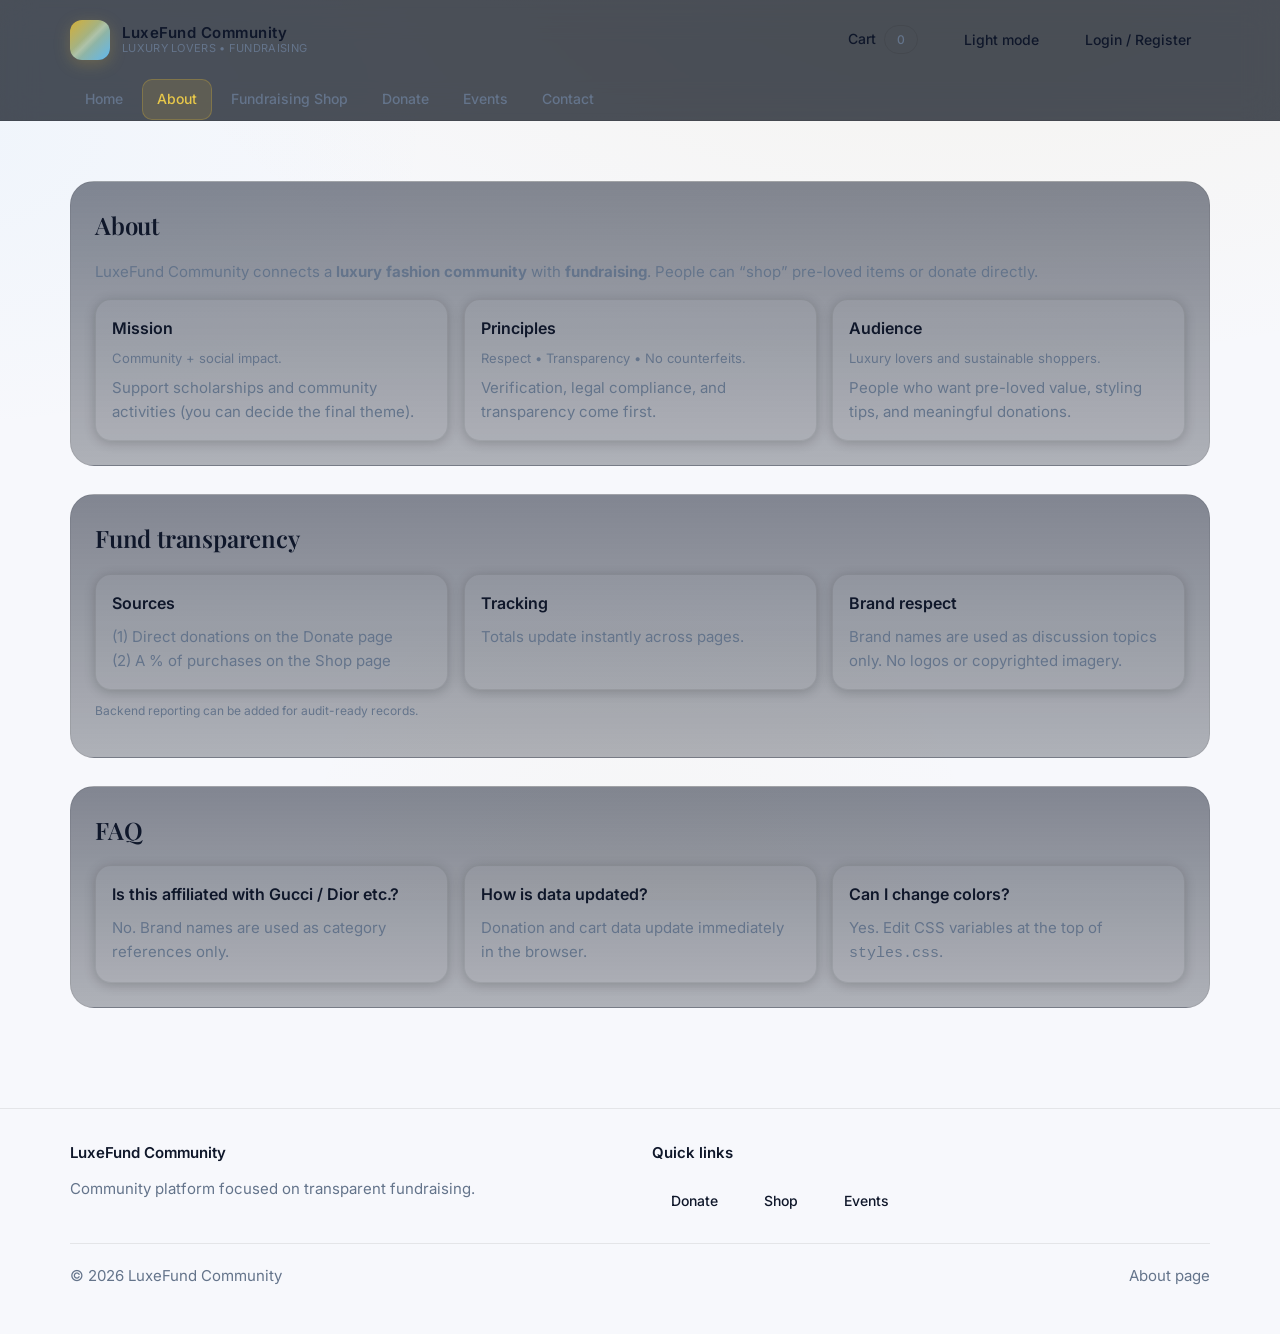
==== commit 49bb96d6: "up" ====
--- a/about.html
+++ b/about.html
@@ -54,6 +54,7 @@
                 >0</span
               >
             </a>
+
             <button
               id="themetoggle"
               class="btn ghost"
@@ -62,6 +63,16 @@
             >
               Light mode
             </button>
+
+            <button
+              id="authtrigger"
+              class="btn ghost"
+              type="button"
+              aria-haspopup="dialog"
+            >
+              Login / Register
+            </button>
+
             <button
               id="navtoggle"
               class="navtoggle"
@@ -94,8 +105,8 @@
         <p class="muted">
           LuxeFund Community connects a
           <strong>luxury fashion community</strong> with
-          <strong>fundraising</strong>. People can &ldquo;shop&rdquo; pre-loved items or
-          donate directly.
+          <strong>fundraising</strong>. People can &ldquo;shop&rdquo; pre-loved
+          items or donate directly.
         </p>
 
         <div class="cardgrid mt12">
@@ -113,7 +124,9 @@
           <article class="card">
             <div class="cardbody">
               <h3 class="cardtitle">Principles</h3>
-              <p class="cardmeta">Respect &bull; Transparency &bull; No counterfeits.</p>
+              <p class="cardmeta">
+                Respect &bull; Transparency &bull; No counterfeits.
+              </p>
               <p class="muted">
                 Verification, legal compliance, and transparency come first.
               </p>
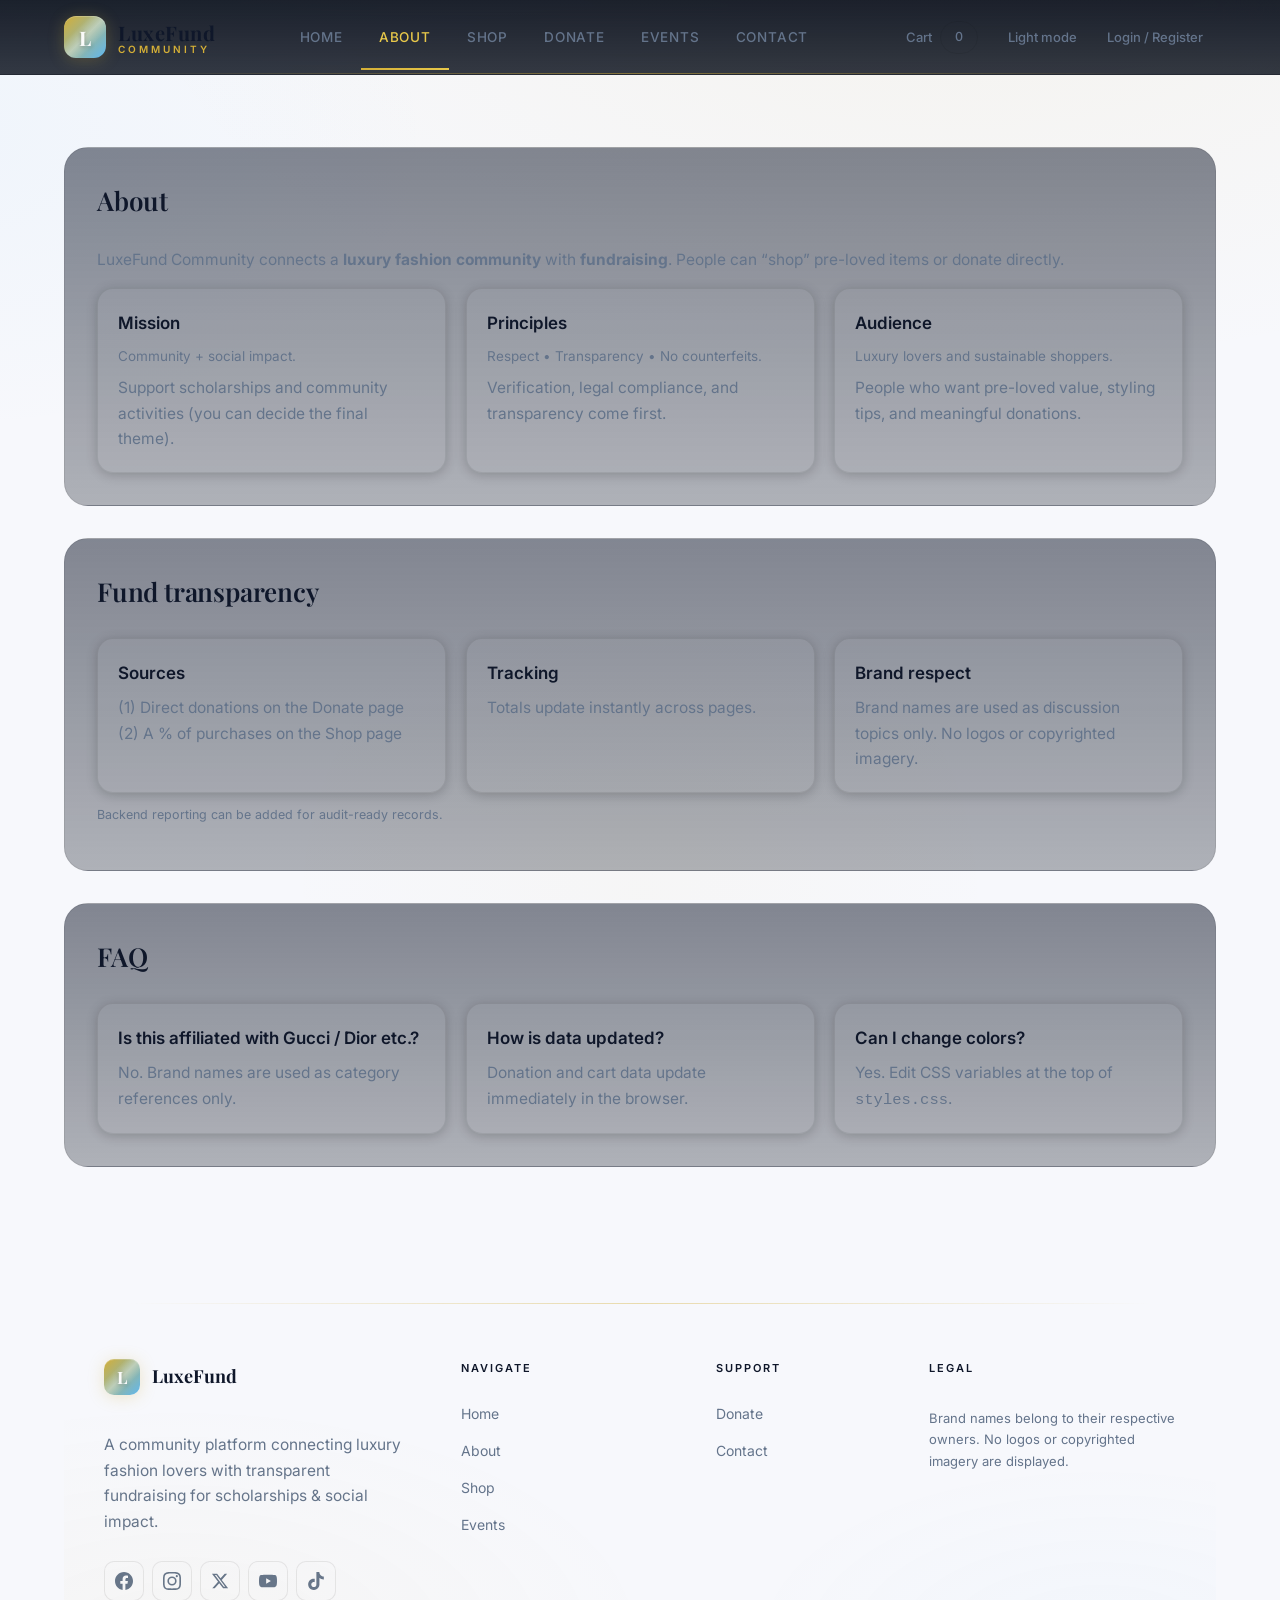
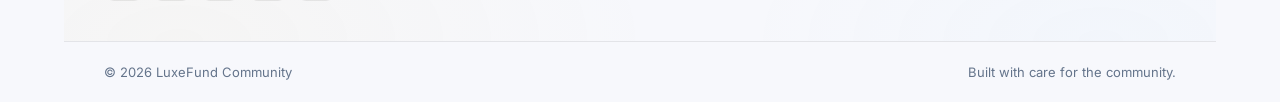
==== commit a9393d6c: "refactor code" ====
--- a/about.html
+++ b/about.html
@@ -31,68 +31,33 @@
     <header class="siteheader">
       <div class="container">
         <div class="headerrow">
-          <a
-            class="brand"
-            href="index.html"
-            aria-label="LuxeFund Community - Home"
-          >
+          <a class="brand" href="index.html" aria-label="LuxeFund Community - Home">
             <div class="brandbadge" aria-hidden="true"></div>
             <div class="brandname">
-              <strong>LuxeFund Community</strong>
-              <span>Luxury lovers &bull; Fundraising</span>
+              <strong>LuxeFund</strong>
+              <span>Community</span>
             </div>
           </a>
 
+          <nav id="nav" class="nav" aria-label="Main navigation">
+            <a href="index.html">Home</a>
+            <a href="about.html">About</a>
+            <a href="shop.html">Shop</a>
+            <a href="fundraising.html">Donate</a>
+            <a href="events.html">Events</a>
+            <a href="contact.html">Contact</a>
+          </nav>
+
           <div class="navwrap">
-            <a
-              class="btn ghost"
-              href="shop.html"
-              aria-label="Open fundraising shop"
-            >
+            <a class="btn ghost" href="shop.html" aria-label="Open fundraising shop">
               Cart
-              <span id="cartcount" class="badge" aria-label="Items in cart"
-                >0</span
-              >
+              <span id="cartcount" class="badge" aria-label="Items in cart">0</span>
             </a>
-
-            <button
-              id="themetoggle"
-              class="btn ghost"
-              type="button"
-              aria-pressed="false"
-            >
-              Light mode
-            </button>
-
-            <button
-              id="authtrigger"
-              class="btn ghost"
-              type="button"
-              aria-haspopup="dialog"
-            >
-              Login / Register
-            </button>
-
-            <button
-              id="navtoggle"
-              class="navtoggle"
-              type="button"
-              aria-controls="nav"
-              aria-expanded="false"
-            >
-              Menu
-            </button>
+            <button id="themetoggle" class="btn ghost" type="button" aria-pressed="false">Light mode</button>
+            <button id="authtrigger" class="btn ghost" type="button" aria-haspopup="dialog">Login / Register</button>
+            <button id="navtoggle" class="navtoggle" type="button" aria-controls="nav" aria-expanded="false">Menu</button>
           </div>
         </div>
-
-        <nav id="nav" class="nav" aria-label="Main navigation">
-          <a href="index.html">Home</a>
-          <a href="about.html">About</a>
-          <a href="shop.html">Fundraising Shop</a>
-          <a href="fundraising.html">Donate</a>
-          <a href="events.html">Events</a>
-          <a href="contact.html">Contact</a>
-        </nav>
       </div>
     </header>
 
@@ -226,27 +191,57 @@
 
     <footer class="footer">
       <div class="container">
-        <div class="footerrow">
-          <div class="footercol">
-            <strong class="footerstrong">LuxeFund Community</strong>
-            <p class="muted mt8 mb0">
-              Community platform focused on transparent fundraising.
-            </p>
+        <div class="footertop">
+          <div class="footerrow">
+            <div class="footercol">
+              <div class="footerbrand">
+                <div class="brandbadge" aria-hidden="true"></div>
+                <strong>LuxeFund</strong>
+              </div>
+              <p class="muted mb0">
+                A community platform connecting luxury fashion lovers
+                with transparent fundraising for scholarships &amp; social impact.
+              </p>
+              <div class="footer-social">
+                <a href="#" class="social-fb" aria-label="Facebook"><svg viewBox="0 0 24 24" fill="currentColor"><path d="M24 12.073C24 5.405 18.627 0 12 0S0 5.405 0 12.073C0 18.1 4.388 23.094 10.125 24v-8.437H7.078v-3.49h3.047v-2.66c0-3.025 1.792-4.697 4.533-4.697 1.312 0 2.686.236 2.686.236v2.971H15.83c-1.491 0-1.956.93-1.956 1.886v2.264h3.328l-.532 3.49h-2.796V24C19.612 23.094 24 18.1 24 12.073z"/></svg></a>
+                <a href="#" class="social-ig" aria-label="Instagram"><svg viewBox="0 0 24 24" fill="currentColor"><path d="M12 2.163c3.204 0 3.584.012 4.85.07 3.252.148 4.771 1.691 4.919 4.919.058 1.265.069 1.645.069 4.849 0 3.205-.012 3.584-.069 4.849-.149 3.225-1.664 4.771-4.919 4.919-1.266.058-1.644.07-4.85.07-3.204 0-3.584-.012-4.849-.07-3.26-.149-4.771-1.699-4.919-4.92-.058-1.265-.07-1.644-.07-4.849 0-3.204.013-3.583.07-4.849.149-3.227 1.664-4.771 4.919-4.919 1.266-.057 1.645-.069 4.849-.069zM12 0C8.741 0 8.333.014 7.053.072 2.695.272.273 2.69.073 7.052.014 8.333 0 8.741 0 12c0 3.259.014 3.668.072 4.948.2 4.358 2.618 6.78 6.98 6.98C8.333 23.986 8.741 24 12 24c3.259 0 3.668-.014 4.948-.072 4.354-.2 6.782-2.618 6.979-6.98.059-1.28.073-1.689.073-4.948 0-3.259-.014-3.667-.072-4.947-.196-4.354-2.617-6.78-6.979-6.98C15.668.014 15.259 0 12 0zm0 5.838a6.162 6.162 0 100 12.324 6.162 6.162 0 000-12.324zM12 16a4 4 0 110-8 4 4 0 010 8zm6.406-11.845a1.44 1.44 0 100 2.881 1.44 1.44 0 000-2.881z"/></svg></a>
+                <a href="#" class="social-tt" aria-label="Twitter / X"><svg viewBox="0 0 24 24" fill="currentColor"><path d="M18.244 2.25h3.308l-7.227 8.26 8.502 11.24H16.17l-5.214-6.817L4.99 21.75H1.68l7.73-8.835L1.254 2.25H8.08l4.713 6.231zm-1.161 17.52h1.833L7.084 4.126H5.117z"/></svg></a>
+                <a href="#" class="social-yt" aria-label="YouTube"><svg viewBox="0 0 24 24" fill="currentColor"><path d="M23.498 6.186a3.016 3.016 0 00-2.122-2.136C19.505 3.545 12 3.545 12 3.545s-7.505 0-9.377.505A3.017 3.017 0 00.502 6.186C0 8.07 0 12 0 12s0 3.93.502 5.814a3.016 3.016 0 002.122 2.136c1.871.505 9.376.505 9.376.505s7.505 0 9.377-.505a3.015 3.015 0 002.122-2.136C24 15.93 24 12 24 12s0-3.93-.502-5.814zM9.545 15.568V8.432L15.818 12l-6.273 3.568z"/></svg></a>
+                <a href="#" class="social-tk" aria-label="TikTok"><svg viewBox="0 0 24 24" fill="currentColor"><path d="M12.525.02c1.31-.02 2.61-.01 3.91-.02.08 1.53.63 3.09 1.75 4.17 1.12 1.11 2.7 1.62 4.24 1.79v4.03c-1.44-.05-2.89-.35-4.2-.97-.57-.26-1.1-.59-1.62-.93-.01 2.92.01 5.84-.02 8.75-.08 1.4-.54 2.79-1.35 3.94-1.31 1.92-3.58 3.17-5.91 3.21-1.43.08-2.86-.31-4.08-1.03-2.02-1.19-3.44-3.37-3.65-5.71-.02-.5-.03-1-.01-1.49.18-1.9 1.12-3.72 2.58-4.96 1.66-1.44 3.98-2.13 6.15-1.72.02 1.48-.04 2.96-.04 4.44-.99-.32-2.15-.23-3.02.37-.63.41-1.11 1.04-1.36 1.75-.21.51-.15 1.07-.14 1.61.24 1.64 1.82 3.02 3.5 2.87 1.12-.01 2.19-.66 2.77-1.61.19-.33.4-.67.41-1.06.1-1.79.06-3.57.07-5.36.01-4.03-.01-8.05.02-12.07z"/></svg></a>
+              </div>
+            </div>
+
+            <div class="footercol">
+              <strong class="footerstrong">Navigate</strong>
+              <div class="footerlinks">
+                <a href="index.html">Home</a>
+                <a href="about.html">About</a>
+                <a href="shop.html">Shop</a>
+                <a href="events.html">Events</a>
+              </div>
+            </div>
+
+            <div class="footercol">
+              <strong class="footerstrong">Support</strong>
+              <div class="footerlinks">
+                <a href="fundraising.html">Donate</a>
+                <a href="contact.html">Contact</a>
+              </div>
+            </div>
+
+            <div class="footercol">
+              <strong class="footerstrong">Legal</strong>
+              <p class="muted mb0" style="font-size:13px">
+                Brand names belong to their respective owners.
+                No logos or copyrighted imagery are displayed.
+              </p>
+            </div>
           </div>
-
-          <div class="footercol">
-            <strong class="footerstrong">Quick links</strong>
-            <div class="footerlinks">
-              <a class="btn ghost" href="fundraising.html">Donate</a>
-              <a class="btn ghost" href="shop.html">Shop</a>
-              <a class="btn ghost" href="events.html">Events</a>
-            </div>
-          </div>
         </div>
 
         <div class="footerbottom">
-          <span class="muted">&copy; 2026 LuxeFund Community</span>
-          <span class="muted">About page</span>
+          <span>&copy; 2026 LuxeFund Community</span>
+          <span>Built with care for the community.</span>
         </div>
       </div>
     </footer>
@@ -258,6 +253,156 @@
       aria-atomic="true"
     ></div>
 
+    <div
+      id="authmodal"
+      class="modalbackdrop authmodalbackdrop"
+      aria-hidden="true"
+      role="dialog"
+      aria-modal="true"
+      aria-label="Login or register"
+    >
+      <div class="modal authmodal">
+        <div class="modalheader">
+          <h3 id="authmodaltitle">Welcome back</h3>
+          <button
+            id="authclose"
+            class="modalclose"
+            type="button"
+            aria-label="Close authentication"
+          >
+            Close
+          </button>
+        </div>
+
+        <div class="authtabs" role="tablist" aria-label="Authentication tabs">
+          <button
+            id="authtablogin"
+            class="btn primary"
+            type="button"
+            role="tab"
+            aria-selected="true"
+          >
+            Login
+          </button>
+          <button
+            id="authtabregister"
+            class="btn"
+            type="button"
+            role="tab"
+            aria-selected="false"
+          >
+            Register
+          </button>
+        </div>
+
+        <div class="authbody">
+          <div class="social-buttons">
+            <button id="auth-google" class="btn-social google" type="button">
+              <svg viewBox="0 0 24 24" aria-hidden="true"><path fill="#4285F4" d="M22.56 12.25c0-.78-.07-1.53-.2-2.25H12v4.26h5.92a5.06 5.06 0 0 1-2.2 3.32v2.77h3.57c2.08-1.92 3.28-4.74 3.28-8.1z"/><path fill="#34A853" d="M12 23c2.97 0 5.46-.98 7.28-2.66l-3.57-2.77c-.98.66-2.23 1.06-3.71 1.06-2.86 0-5.29-1.93-6.16-4.53H2.18v2.84C3.99 20.53 7.7 23 12 23z"/><path fill="#FBBC05" d="M5.84 14.09c-.22-.66-.35-1.36-.35-2.09s.13-1.43.35-2.09V7.07H2.18A10.96 10.96 0 0 0 1 12c0 1.77.42 3.45 1.18 4.93l3.66-2.84z"/><path fill="#EA4335" d="M12 5.38c1.62 0 3.06.56 4.21 1.64l3.15-3.15C17.45 2.09 14.97 1 12 1 7.7 1 3.99 3.47 2.18 7.07l3.66 2.84c.87-2.6 3.3-4.53 6.16-4.53z"/></svg>
+              Continue with Google
+            </button>
+            <button id="auth-facebook" class="btn-social facebook" type="button">
+              <svg viewBox="0 0 24 24" aria-hidden="true"><path fill="#1877F2" d="M24 12.073C24 5.405 18.627 0 12 0S0 5.405 0 12.073C0 18.1 4.388 23.094 10.125 24v-8.437H7.078v-3.49h3.047v-2.66c0-3.025 1.792-4.697 4.533-4.697 1.312 0 2.686.236 2.686.236v2.971H15.83c-1.491 0-1.956.93-1.956 1.886v2.264h3.328l-.532 3.49h-2.796V24C19.612 23.094 24 18.1 24 12.073z"/></svg>
+              Continue with Facebook
+            </button>
+          </div>
+
+          <div class="auth-divider">or</div>
+
+          <div
+            id="authloggedin"
+            class="authpanel authloggedin hidden"
+            aria-live="polite"
+          >
+            <p class="muted mb8">You are logged in as</p>
+            <h4 id="authwhoami" class="cardtitle mt0">&mdash;</h4>
+            <p id="authwhoemail" class="cardmeta">&mdash;</p>
+            <div class="herocta mt12">
+              <button id="authlogout" class="btn primary" type="button">
+                Log out
+              </button>
+            </div>
+          </div>
+
+          <form id="authloginform" class="authpanel" novalidate>
+            <div class="field">
+              <label for="loginemail">Email</label>
+              <input
+                id="loginemail"
+                type="email"
+                placeholder="you@example.com"
+                required
+              />
+            </div>
+
+            <div class="field mt12">
+              <label for="loginpassword">Password</label>
+              <input
+                id="loginpassword"
+                type="password"
+                placeholder="Minimum 6 characters"
+                required
+              />
+            </div>
+
+            <p class="help mt8">This is a front-end demo using localStorage.</p>
+
+            <div class="herocta mt12">
+              <button class="btn primary" type="submit">Login</button>
+            </div>
+          </form>
+
+          <form id="authregisterform" class="authpanel hidden" novalidate>
+            <div class="field">
+              <label for="registername">Full name</label>
+              <input
+                id="registername"
+                type="text"
+                placeholder="e.g., Alex Nguyen"
+                required
+              />
+            </div>
+
+            <div class="field mt12">
+              <label for="registeremail">Email</label>
+              <input
+                id="registeremail"
+                type="email"
+                placeholder="alex@example.com"
+                required
+              />
+            </div>
+
+            <div class="field mt12">
+              <label for="registerpassword">Password</label>
+              <input
+                id="registerpassword"
+                type="password"
+                placeholder="Minimum 6 characters"
+                required
+              />
+            </div>
+
+            <div class="field mt12">
+              <label for="registerconfirm">Confirm password</label>
+              <input
+                id="registerconfirm"
+                type="password"
+                placeholder="Repeat your password"
+                required
+              />
+            </div>
+
+            <div class="herocta mt12">
+              <button class="btn primary" type="submit">Create account</button>
+            </div>
+          </form>
+
+          <p id="authmessage" class="help mt12" aria-live="polite"></p>
+        </div>
+      </div>
+    </div>
+
     <script src="./assets/js/main.js" defer></script>
   </body>
 </html>
--- a/assets/css/styles.css
+++ b/assets/css/styles.css
@@ -3,7 +3,7 @@
    ══════════════════════════════════════════════════════════ */
 
 /* Google Fonts */
-@import url('https://fonts.googleapis.com/css2?family=Inter:wght@400;500;600;700&family=Playfair+Display:wght@500;600;700&display=swap');
+@import url("https://fonts.googleapis.com/css2?family=Inter:wght@400;500;600;700&family=Playfair+Display:wght@500;600;700&display=swap");
 
 :root {
   --bg: #080e1a;
@@ -25,11 +25,12 @@
   --shadow-glow: 0 0 40px rgba(212, 175, 55, 0.08);
   --radius: 16px;
   --radius-lg: 24px;
-  --max: 1140px;
+  --max: 1200px;
   --focus: 0 0 0 3px rgba(96, 184, 240, 0.35);
   --transition: 200ms ease;
-  --font-sans: 'Inter', system-ui, -apple-system, 'Segoe UI', Roboto, sans-serif;
-  --font-display: 'Playfair Display', Georgia, 'Times New Roman', serif;
+  --font-sans:
+    "Inter", system-ui, -apple-system, "Segoe UI", Roboto, sans-serif;
+  --font-display: "Playfair Display", Georgia, "Times New Roman", serif;
   color-scheme: dark light;
 }
 
@@ -46,14 +47,26 @@
 body {
   margin: 0;
   font-family: var(--font-sans);
-  font-size: 15px;
-  line-height: 1.6;
+  font-size: 15.5px;
+  line-height: 1.65;
   color: var(--text);
   background: var(--bg);
   background-image:
-    radial-gradient(ellipse 1400px 700px at 75% -5%, rgba(212, 175, 55, 0.07), transparent 60%),
-    radial-gradient(ellipse 1000px 600px at -5% 15%, rgba(96, 184, 240, 0.05), transparent 50%),
-    radial-gradient(ellipse 600px 600px at 50% 100%, rgba(212, 175, 55, 0.03), transparent 60%);
+    radial-gradient(
+      ellipse 1400px 700px at 75% -5%,
+      rgba(212, 175, 55, 0.07),
+      transparent 60%
+    ),
+    radial-gradient(
+      ellipse 1000px 600px at -5% 15%,
+      rgba(96, 184, 240, 0.05),
+      transparent 50%
+    ),
+    radial-gradient(
+      ellipse 600px 600px at 50% 100%,
+      rgba(212, 175, 55, 0.03),
+      transparent 60%
+    );
   background-attachment: fixed;
   min-height: 100vh;
 }
@@ -67,7 +80,9 @@
 a {
   color: inherit;
   text-decoration: none;
-  transition: color var(--transition), text-decoration-color var(--transition);
+  transition:
+    color var(--transition),
+    text-decoration-color var(--transition);
 }
 a:hover {
   color: var(--brand-light);
@@ -92,7 +107,7 @@
   width: 100%;
   max-width: var(--max);
   margin: 0 auto;
-  padding: 50 20px;
+  padding: 0 24px;
 }
 
 .skiplink {
@@ -122,121 +137,212 @@
   position: sticky;
   top: 0;
   z-index: 50;
-  backdrop-filter: blur(16px) saturate(1.4);
-  -webkit-backdrop-filter: blur(16px) saturate(1.4);
-  background: rgba(8, 14, 26, 0.72);
-  border-bottom: 1px solid var(--border);
+  backdrop-filter: blur(24px) saturate(1.8);
+  -webkit-backdrop-filter: blur(24px) saturate(1.8);
+  background:
+    linear-gradient(
+      180deg,
+      rgba(8, 14, 26, 0.92) 0%,
+      rgba(8, 14, 26, 0.82) 100%
+    );
+  border-bottom: 1px solid rgba(255, 255, 255, 0.04);
+}
+.siteheader::after {
+  content: "";
+  position: absolute;
+  bottom: 0;
+  left: 10%;
+  right: 10%;
+  height: 1px;
+  background: linear-gradient(
+    90deg,
+    transparent,
+    rgba(212, 175, 55, 0.5) 50%,
+    transparent
+  );
+  pointer-events: none;
 }
 
 .headerrow {
   display: flex;
   align-items: center;
-  justify-content: space-between;
-  gap: 12px;
-  padding: 14px 0;
-}
-
+  gap: 0;
+  padding: 0;
+  position: relative;
+}
+
+/* ── Brand ── */
 .brand {
   display: flex;
   align-items: center;
   gap: 12px;
-  transition: opacity var(--transition);
+  padding: 16px 0;
+  margin-right: auto;
+  transition: all 300ms ease;
+  flex-shrink: 0;
 }
 .brand:hover {
-  opacity: 0.85;
   color: inherit;
 }
+.brand:hover .brandbadge {
+  box-shadow:
+    0 0 24px rgba(212, 175, 55, 0.5),
+    inset 0 1px 0 rgba(255, 255, 255, 0.25);
+  transform: rotate(-3deg) scale(1.05);
+}
 .brandbadge {
-  width: 40px;
-  height: 40px;
+  width: 42px;
+  height: 42px;
   border-radius: 12px;
   background: linear-gradient(135deg, var(--brand), var(--brand2));
-  box-shadow: 0 4px 16px rgba(212, 175, 55, 0.25);
+  box-shadow:
+    0 2px 16px rgba(212, 175, 55, 0.25),
+    inset 0 1px 0 rgba(255, 255, 255, 0.2);
   position: relative;
   overflow: hidden;
-}
-.brandbadge::after {
-  content: '';
+  transition: all 400ms cubic-bezier(0.34, 1.56, 0.64, 1);
+}
+.brandbadge::before {
+  content: "L";
   position: absolute;
   inset: 0;
-  background: linear-gradient(135deg, transparent 40%, rgba(255,255,255,0.2) 50%, transparent 60%);
-  animation: badge-shimmer 3s ease-in-out infinite;
+  display: flex;
+  align-items: center;
+  justify-content: center;
+  font-family: var(--font-display);
+  font-size: 20px;
+  font-weight: 700;
+  color: rgba(255, 255, 255, 0.95);
+  text-shadow: 0 1px 4px rgba(0, 0, 0, 0.4);
+  z-index: 1;
+}
+.brandbadge::after {
+  content: "";
+  position: absolute;
+  inset: 0;
+  background: linear-gradient(
+    135deg,
+    transparent 30%,
+    rgba(255, 255, 255, 0.35) 50%,
+    transparent 70%
+  );
+  animation: badge-shimmer 3.5s ease-in-out infinite;
+  z-index: 2;
 }
 @keyframes badge-shimmer {
-  0%, 100% { transform: translateX(-100%); }
-  50% { transform: translateX(100%); }
+  0%, 100% { transform: translateX(-120%); }
+  50% { transform: translateX(120%); }
 }
 
 .brandname {
   display: flex;
   flex-direction: column;
-  line-height: 1.2;
+  gap: 0;
+  line-height: 1;
 }
 .brandname strong {
-  font-size: 15px;
+  font-family: var(--font-display);
+  font-size: 20px;
+  font-weight: 700;
+  letter-spacing: 0.5px;
+  color: var(--text);
+  line-height: 1.15;
+}
+.brandname span {
+  font-size: 10px;
+  color: var(--brand);
+  letter-spacing: 3px;
+  text-transform: uppercase;
   font-weight: 600;
-  letter-spacing: 0.5px;
-}
-.brandname span {
-  font-size: 11px;
+}
+
+/* ── Nav (center) ── */
+.nav {
+  display: flex;
+  align-items: center;
+  gap: 0;
+  padding: 0;
+  margin: 0 auto;
+  position: relative;
+}
+.nav a {
+  padding: 22px 18px;
   color: var(--muted);
-  letter-spacing: 0.3px;
+  font-size: 13.5px;
+  font-weight: 500;
+  letter-spacing: 0.8px;
   text-transform: uppercase;
-}
-
+  transition: all 250ms ease;
+  position: relative;
+  border: none;
+  border-radius: 0;
+}
+.nav a::after {
+  content: "";
+  position: absolute;
+  bottom: 0;
+  left: 50%;
+  width: 0;
+  height: 2px;
+  background: var(--brand);
+  transform: translateX(-50%);
+  transition: width 300ms cubic-bezier(0.34, 1.56, 0.64, 1);
+}
+.nav a:hover {
+  color: var(--text);
+  text-decoration: none;
+}
+.nav a:hover::after {
+  width: 100%;
+}
+.nav a[aria-current="page"] {
+  color: var(--brand-light);
+}
+.nav a[aria-current="page"]::after {
+  width: 100%;
+  background: linear-gradient(90deg, var(--brand), var(--brand-light));
+}
+
+/* ── Actions (right) ── */
 .navwrap {
   display: flex;
   align-items: center;
-  gap: 8px;
+  gap: 4px;
+  margin-left: auto;
+}
+.navwrap .btn.ghost {
+  padding: 8px 12px;
+  font-size: 13px;
+  border-radius: 8px;
+  color: var(--muted);
+}
+.navwrap .btn.ghost:hover {
+  color: var(--text);
+  background: rgba(255, 255, 255, 0.06);
 }
 
 .navtoggle {
   display: none;
-  border: 1px solid var(--border);
-  background: rgba(13, 21, 40, 0.7);
-  color: var(--text);
-  padding: 10px 14px;
-  border-radius: 12px;
+  border: 1px solid rgba(212, 175, 55, 0.25);
+  background: transparent;
+  color: var(--brand-light);
+  padding: 9px 16px;
+  border-radius: 10px;
   cursor: pointer;
   font-family: inherit;
-  font-size: 14px;
-  transition: background var(--transition), border-color var(--transition);
+  font-size: 13px;
+  font-weight: 600;
+  letter-spacing: 1px;
+  text-transform: uppercase;
+  transition: all 250ms ease;
 }
 .navtoggle:hover {
-  border-color: var(--border-hover);
-  background: rgba(13, 21, 40, 0.9);
+  border-color: var(--brand);
+  background: rgba(212, 175, 55, 0.08);
 }
 .navtoggle:focus-visible {
   outline: none;
   box-shadow: var(--focus);
-}
-
-.nav {
-  display: flex;
-  align-items: center;
-  gap: 4px;
-  flex-wrap: wrap;
-}
-.nav a {
-  padding: 8px 14px;
-  border-radius: 10px;
-  color: var(--muted);
-  border: 1px solid transparent;
-  font-size: 14px;
-  font-weight: 500;
-  transition: all var(--transition);
-  position: relative;
-}
-.nav a:hover {
-  border-color: var(--border-hover);
-  background: rgba(255, 255, 255, 0.04);
-  color: var(--text);
-  text-decoration: none;
-}
-.nav a[aria-current="page"] {
-  color: var(--brand-light);
-  border-color: rgba(212, 175, 55, 0.3);
-  background: var(--brand-dim);
 }
 
 /* ─── Buttons ─── */
@@ -245,14 +351,14 @@
   align-items: center;
   justify-content: center;
   gap: 8px;
-  padding: 10px 18px;
+  padding: 11px 22px;
   border-radius: 12px;
   border: 1px solid var(--border);
   background: rgba(255, 255, 255, 0.04);
   color: var(--text);
   cursor: pointer;
   font-family: inherit;
-  font-size: 14px;
+  font-size: 14.5px;
   font-weight: 500;
   user-select: none;
   transition: all 200ms cubic-bezier(0.34, 1.56, 0.64, 1);
@@ -276,12 +382,20 @@
 
 .btn.primary {
   border-color: rgba(212, 175, 55, 0.5);
-  background: linear-gradient(180deg, rgba(212, 175, 55, 0.2), rgba(212, 175, 55, 0.05));
+  background: linear-gradient(
+    180deg,
+    rgba(212, 175, 55, 0.2),
+    rgba(212, 175, 55, 0.05)
+  );
   color: var(--brand-light);
 }
 .btn.primary:hover {
   border-color: var(--brand);
-  background: linear-gradient(180deg, rgba(212, 175, 55, 0.3), rgba(212, 175, 55, 0.1));
+  background: linear-gradient(
+    180deg,
+    rgba(212, 175, 55, 0.3),
+    rgba(212, 175, 55, 0.1)
+  );
   box-shadow: 0 4px 20px rgba(212, 175, 55, 0.15);
 }
 
@@ -298,32 +412,37 @@
   display: inline-flex;
   align-items: center;
   gap: 6px;
-  padding: 4px 12px;
+  padding: 5px 14px;
   border-radius: 999px;
   border: 1px solid var(--border);
   color: var(--muted);
-  font-size: 12px;
+  font-size: 12.5px;
   font-weight: 500;
   letter-spacing: 0.3px;
 }
 
-main {
-  padding: 32px 0 60px;
+main.container {
+  padding-top: 40px;
+  padding-bottom: 72px;
 }
 
 /* ─── Hero ─── */
 .hero {
   display: grid;
   grid-template-columns: 1fr 1fr;
-  gap: 20px;
+  gap: 24px;
   align-items: stretch;
-  min-height: 420px;
+  min-height: 460px;
 }
 .heroleft {
-  padding: 32px 28px;
+  padding: 40px 36px;
   border-radius: var(--radius-lg);
   border: 1px solid var(--border);
-  background: linear-gradient(145deg, rgba(13, 21, 40, 0.8), rgba(15, 26, 51, 0.5));
+  background: linear-gradient(
+    145deg,
+    rgba(13, 21, 40, 0.8),
+    rgba(15, 26, 51, 0.5)
+  );
   box-shadow: var(--shadow);
   display: flex;
   flex-direction: column;
@@ -332,13 +451,17 @@
   overflow: hidden;
 }
 .heroleft::before {
-  content: '';
+  content: "";
   position: absolute;
   top: -50%;
   right: -30%;
   width: 300px;
   height: 300px;
-  background: radial-gradient(circle, rgba(212, 175, 55, 0.08), transparent 70%);
+  background: radial-gradient(
+    circle,
+    rgba(212, 175, 55, 0.08),
+    transparent 70%
+  );
   pointer-events: none;
 }
 
@@ -359,9 +482,9 @@
 
 .h1 {
   font-family: var(--font-display);
-  font-size: clamp(28px, 3.5vw, 44px);
+  font-size: clamp(28px, 3.5vw, 46px);
   font-weight: 600;
-  margin: 0 0 12px;
+  margin: 0 0 16px;
   letter-spacing: -0.3px;
   line-height: 1.2;
   background: linear-gradient(135deg, var(--text) 40%, var(--brand-light));
@@ -371,46 +494,48 @@
 }
 
 .lead {
-  margin: 0 0 16px;
+  margin: 0 0 20px;
   color: var(--muted);
   max-width: 58ch;
-  font-size: 15px;
+  font-size: 15.5px;
   line-height: 1.7;
 }
 
 .herocta {
   display: flex;
-  gap: 10px;
+  gap: 12px;
   flex-wrap: wrap;
-  margin-top: 16px;
+  margin-top: 20px;
 }
 
 .stats {
   display: grid;
   grid-template-columns: repeat(auto-fit, minmax(140px, 1fr));
-  gap: 12px;
-  margin-top: 24px;
+  gap: 14px;
+  margin-top: 28px;
 }
 .stat {
   border-radius: 14px;
   border: 1px solid var(--border);
   background: rgba(255, 255, 255, 0.02);
-  padding: 14px 16px;
-  transition: border-color var(--transition), background var(--transition);
+  padding: 16px 18px;
+  transition:
+    border-color var(--transition),
+    background var(--transition);
 }
 .stat:hover {
   border-color: var(--border-hover);
   background: rgba(255, 255, 255, 0.04);
 }
 .stat strong {
-  font-size: 20px;
+  font-size: 22px;
   font-weight: 700;
   display: block;
   color: var(--brand-light);
 }
 .stat span {
   color: var(--muted);
-  font-size: 12px;
+  font-size: 12.5px;
   text-transform: uppercase;
   letter-spacing: 0.5px;
   font-weight: 500;
@@ -418,11 +543,15 @@
 
 /* ─── Sections ─── */
 .section {
-  margin-top: 28px;
-  padding: 24px;
+  margin-top: 32px;
+  padding: 32px;
   border-radius: var(--radius-lg);
   border: 1px solid var(--border);
-  background: linear-gradient(180deg, rgba(13, 21, 40, 0.5), rgba(8, 14, 26, 0.3));
+  background: linear-gradient(
+    180deg,
+    rgba(13, 21, 40, 0.5),
+    rgba(8, 14, 26, 0.3)
+  );
   position: relative;
 }
 
@@ -432,26 +561,26 @@
   justify-content: space-between;
   gap: 12px;
   flex-wrap: wrap;
-  margin-bottom: 16px;
+  margin-bottom: 24px;
 }
 .sectionhead h2 {
   margin: 0;
   font-family: var(--font-display);
-  font-size: 24px;
+  font-size: 26px;
   font-weight: 600;
   letter-spacing: -0.2px;
 }
 .sectionhead p {
   margin: 0;
   color: var(--muted);
-  font-size: 14px;
+  font-size: 14.5px;
 }
 
 /* ─── Cards ─── */
 .cardgrid {
   display: grid;
   grid-template-columns: repeat(auto-fill, minmax(280px, 1fr));
-  gap: 16px;
+  gap: 20px;
 }
 
 .card {
@@ -478,13 +607,17 @@
   animation: skeleton-loading 1s linear infinite alternate;
 }
 @keyframes skeleton-loading {
-  0% { background-color: rgba(16, 26, 47, 0.35); }
-  100% { background-color: rgba(16, 26, 47, 0.55); }
+  0% {
+    background-color: rgba(16, 26, 47, 0.35);
+  }
+  100% {
+    background-color: rgba(16, 26, 47, 0.55);
+  }
 }
 
 .card > img {
   width: 100%;
-  height: 220px;
+  height: 240px;
   object-fit: cover;
   border-bottom: 1px solid var(--border);
   background: rgba(13, 21, 40, 0.6);
@@ -495,20 +628,20 @@
 }
 
 .cardbody {
-  padding: 16px;
+  padding: 20px;
 }
 .cardtitle {
-  margin: 0 0 6px;
-  font-size: 16px;
+  margin: 0 0 8px;
+  font-size: 17px;
   font-weight: 600;
 }
 .cardmeta {
   margin: 0;
   color: var(--muted);
-  font-size: 13px;
+  font-size: 13.5px;
 }
 .cardactions {
-  margin-top: 12px;
+  margin-top: 14px;
   display: flex;
   gap: 8px;
   flex-wrap: wrap;
@@ -517,17 +650,17 @@
 /* ─── Forms ─── */
 .formrow {
   display: flex;
-  gap: 14px;
+  gap: 16px;
   flex-wrap: wrap;
 }
 .field {
   flex: 1 1 220px;
   display: flex;
   flex-direction: column;
-  gap: 6px;
+  gap: 7px;
 }
 label {
-  font-size: 13px;
+  font-size: 13.5px;
   color: var(--muted);
   font-weight: 500;
   text-transform: uppercase;
@@ -539,14 +672,17 @@
   background: rgba(255, 255, 255, 0.03);
   border: 1px solid var(--border);
   color: var(--text);
-  padding: 12px 14px;
+  padding: 13px 16px;
   border-radius: 12px;
   font: inherit;
-  font-size: 14px;
-  transition: border-color var(--transition), background var(--transition), box-shadow var(--transition);
+  font-size: 14.5px;
+  transition:
+    border-color var(--transition),
+    background var(--transition),
+    box-shadow var(--transition);
 }
 textarea {
-  min-height: 120px;
+  min-height: 140px;
   resize: vertical;
   font-family: inherit;
 }
@@ -585,24 +721,24 @@
 }
 
 .help {
-  font-size: 12px;
+  font-size: 12.5px;
   color: var(--muted);
-  margin-top: 2px;
+  margin-top: 4px;
 }
 .error {
   color: #fca5a5;
-  font-size: 13px;
+  font-size: 13.5px;
   font-weight: 500;
 }
 .success {
   color: #86efac;
-  font-size: 13px;
+  font-size: 13.5px;
   font-weight: 500;
 }
 
 /* ─── Progress bar ─── */
 .progress {
-  height: 10px;
+  height: 12px;
   width: 100%;
   background: rgba(255, 255, 255, 0.05);
   border-radius: 999px;
@@ -618,66 +754,192 @@
   position: relative;
 }
 .progress > div::after {
-  content: '';
+  content: "";
   position: absolute;
   inset: 0;
-  background: linear-gradient(90deg, transparent 0%, rgba(255,255,255,0.2) 50%, transparent 100%);
+  background: linear-gradient(
+    90deg,
+    transparent 0%,
+    rgba(255, 255, 255, 0.2) 50%,
+    transparent 100%
+  );
   animation: progress-shimmer 2s ease-in-out infinite;
 }
 @keyframes progress-shimmer {
-  0% { transform: translateX(-100%); }
-  100% { transform: translateX(100%); }
+  0% {
+    transform: translateX(-100%);
+  }
+  100% {
+    transform: translateX(100%);
+  }
 }
 
 /* ─── Footer ─── */
 .footer {
-  border-top: 1px solid var(--border);
-  padding: 32px 0 48px;
+  margin-top: 64px;
+  padding: 0;
   color: var(--muted);
-  margin-top: 40px;
-}
+  position: relative;
+}
+.footer::before {
+  content: "";
+  position: absolute;
+  top: 0;
+  left: 10%;
+  right: 10%;
+  height: 1px;
+  background: linear-gradient(90deg, transparent, rgba(212, 175, 55, 0.4) 50%, transparent);
+}
+
+.footertop {
+  padding: 56px 40px 40px;
+  position: relative;
+  overflow: hidden;
+}
+.footertop::before {
+  content: "";
+  position: absolute;
+  bottom: 0;
+  left: 0;
+  right: 0;
+  height: 100%;
+  background:
+    radial-gradient(ellipse 800px 400px at 10% 100%, rgba(212, 175, 55, 0.04), transparent 60%),
+    radial-gradient(ellipse 600px 300px at 90% 100%, rgba(96, 184, 240, 0.03), transparent 60%);
+  pointer-events: none;
+}
+
 .footerrow {
   display: grid;
-  grid-template-columns: repeat(auto-fit, minmax(220px, 1fr));
-  gap: 24px;
+  grid-template-columns: 1.5fr 1fr 0.8fr 1.2fr;
+  gap: 48px;
   align-items: start;
 }
+
+.footercol {
+  display: flex;
+  flex-direction: column;
+  gap: 6px;
+}
+
+.footerbrand {
+  display: flex;
+  align-items: center;
+  gap: 12px;
+  margin-bottom: 16px;
+}
+.footerbrand .brandbadge {
+  width: 36px;
+  height: 36px;
+  border-radius: 10px;
+  flex-shrink: 0;
+}
+.footerbrand .brandbadge::before {
+  font-size: 17px;
+}
+.footerbrand strong {
+  font-family: var(--font-display);
+  font-size: 18px;
+  font-weight: 700;
+  color: var(--text);
+}
+
+.footerstrong {
+  color: var(--text);
+  font-size: 11px;
+  font-weight: 600;
+  letter-spacing: 2px;
+  text-transform: uppercase;
+  margin-bottom: 12px;
+  display: block;
+}
+
+.footerlinks {
+  display: flex;
+  flex-direction: column;
+  gap: 0;
+}
+.footerlinks a {
+  color: var(--muted);
+  font-size: 14px;
+  padding: 7px 0;
+  transition: all 200ms ease;
+  position: relative;
+}
+.footerlinks a:hover {
+  color: var(--brand-light);
+  padding-left: 8px;
+}
+
 .footer a {
-  color: var(--text);
+  color: var(--muted);
   transition: color var(--transition);
 }
 .footer a:hover {
   color: var(--brand-light);
 }
 
-.footercol {
-  display: flex;
-  flex-direction: column;
-  gap: 4px;
-}
-
-.footerlinks {
+.footer-social {
   display: flex;
   gap: 8px;
-  flex-wrap: wrap;
-  margin-top: 10px;
-}
-
-.footerstrong {
+  margin-top: 20px;
+}
+.footer-social a {
+  display: flex;
+  align-items: center;
+  justify-content: center;
+  width: 40px;
+  height: 40px;
+  border-radius: 10px;
+  border: 1px solid var(--border);
+  background: rgba(255, 255, 255, 0.03);
+  color: var(--muted);
+  transition: all 280ms cubic-bezier(0.34, 1.56, 0.64, 1);
+}
+.footer-social a:hover {
+  transform: translateY(-3px);
   color: var(--text);
-  font-weight: 600;
-  font-size: 15px;
+  border-color: var(--border-hover);
+}
+.footer-social a.social-fb:hover {
+  border-color: rgba(24, 119, 242, 0.4);
+  background: rgba(24, 119, 242, 0.1);
+  box-shadow: 0 4px 16px rgba(24, 119, 242, 0.15);
+}
+.footer-social a.social-ig:hover {
+  border-color: rgba(225, 48, 108, 0.4);
+  background: linear-gradient(135deg, rgba(131, 58, 180, 0.1), rgba(225, 48, 108, 0.1));
+  box-shadow: 0 4px 16px rgba(225, 48, 108, 0.15);
+}
+.footer-social a.social-tt:hover {
+  border-color: rgba(29, 161, 242, 0.4);
+  background: rgba(29, 161, 242, 0.1);
+  box-shadow: 0 4px 16px rgba(29, 161, 242, 0.15);
+}
+.footer-social a.social-yt:hover {
+  border-color: rgba(255, 0, 0, 0.3);
+  background: rgba(255, 0, 0, 0.08);
+  box-shadow: 0 4px 16px rgba(255, 0, 0, 0.12);
+}
+.footer-social a.social-tk:hover {
+  border-color: rgba(255, 255, 255, 0.2);
+  background: rgba(255, 255, 255, 0.08);
+  box-shadow: 0 4px 16px rgba(0, 0, 0, 0.2);
+}
+.footer-social svg {
+  width: 18px;
+  height: 18px;
 }
 
 .footerbottom {
   display: flex;
   align-items: center;
   justify-content: space-between;
-  gap: 12px;
+  gap: 16px;
   flex-wrap: wrap;
-  padding-top: 20px;
-  margin-top: 20px;
+  padding: 20px 40px;
   border-top: 1px solid var(--border);
+  font-size: 13px;
 }
 
 /* ─── Modal ─── */
@@ -698,8 +960,12 @@
   display: flex;
 }
 @keyframes fade-in {
-  from { opacity: 0; }
-  to { opacity: 1; }
+  from {
+    opacity: 0;
+  }
+  to {
+    opacity: 1;
+  }
 }
 
 .modal {
@@ -713,21 +979,27 @@
   animation: modal-enter 300ms cubic-bezier(0.34, 1.56, 0.64, 1);
 }
 @keyframes modal-enter {
-  from { opacity: 0; transform: translateY(24px) scale(0.97); }
-  to { opacity: 1; transform: translateY(0) scale(1); }
+  from {
+    opacity: 0;
+    transform: translateY(24px) scale(0.97);
+  }
+  to {
+    opacity: 1;
+    transform: translateY(0) scale(1);
+  }
 }
 
 .modalheader {
   display: flex;
   justify-content: space-between;
   align-items: center;
-  gap: 12px;
-  padding: 16px 20px;
+  gap: 16px;
+  padding: 18px 24px;
   border-bottom: 1px solid var(--border);
 }
 .modalheader h3 {
   margin: 0;
-  font-size: 18px;
+  font-size: 19px;
   font-weight: 600;
 }
 
@@ -754,8 +1026,8 @@
 .modalcontent {
   display: grid;
   grid-template-columns: 1fr 1fr;
-  gap: 20px;
-  padding: 20px;
+  gap: 24px;
+  padding: 24px;
 }
 .modalcontent .left img {
   width: 100%;
@@ -771,18 +1043,18 @@
 .kv {
   display: flex;
   flex-direction: column;
-  gap: 6px;
-  margin: 12px 0;
+  gap: 8px;
+  margin: 16px 0;
 }
 .kv div {
   display: flex;
   justify-content: space-between;
-  gap: 10px;
-  padding: 10px 14px;
+  gap: 12px;
+  padding: 12px 16px;
   border: 1px solid var(--border);
   border-radius: 12px;
   background: rgba(255, 255, 255, 0.02);
-  font-size: 14px;
+  font-size: 14.5px;
 }
 .kv span {
   color: var(--muted);
@@ -812,7 +1084,7 @@
 }
 
 .drawerheader {
-  padding: 16px 20px;
+  padding: 18px 24px;
   border-bottom: 1px solid var(--border);
   display: flex;
   justify-content: space-between;
@@ -821,7 +1093,7 @@
 }
 
 .drawercontent {
-  padding: 16px 20px;
+  padding: 18px 24px;
   overflow: auto;
   flex: 1;
   display: flex;
@@ -831,12 +1103,12 @@
 
 .draweritem {
   display: flex;
-  gap: 12px;
+  gap: 14px;
   align-items: center;
   border: 1px solid var(--border);
   border-radius: 14px;
   background: rgba(255, 255, 255, 0.02);
-  padding: 12px;
+  padding: 14px;
   transition: border-color var(--transition);
 }
 .draweritem:hover {
@@ -868,7 +1140,7 @@
 
 .drawerfooter {
   margin-top: auto;
-  padding: 16px 20px;
+  padding: 18px 24px;
   border-top: 1px solid var(--border);
   display: flex;
   flex-direction: column;
@@ -891,7 +1163,7 @@
   background: rgba(13, 21, 40, 0.95);
   color: var(--text);
   border-radius: 14px;
-  padding: 12px 16px;
+  padding: 14px 18px;
   box-shadow: 0 8px 32px rgba(0, 0, 0, 0.4);
   max-width: min(400px, calc(100vw - 40px));
   animation: toast-enter 280ms cubic-bezier(0.34, 1.56, 0.64, 1) forwards;
@@ -901,8 +1173,14 @@
   -webkit-backdrop-filter: blur(8px);
 }
 @keyframes toast-enter {
-  from { transform: translateY(12px) scale(0.95); opacity: 0; }
-  to { transform: translateY(0) scale(1); opacity: 1; }
+  from {
+    transform: translateY(12px) scale(0.95);
+    opacity: 0;
+  }
+  to {
+    transform: translateY(0) scale(1);
+    opacity: 1;
+  }
 }
 
 /* ─── Helpers ─── */
@@ -919,17 +1197,31 @@
 hr.sep {
   border: none;
   border-top: 1px solid var(--border);
-  margin: 18px 0;
+  margin: 24px 0;
 }
 
 /* Utility spacing */
-.mt0 { margin-top: 0 !important; }
-.mt8 { margin-top: 8px !important; }
-.mt10 { margin-top: 10px !important; }
-.mt12 { margin-top: 12px !important; }
-.mb0 { margin-bottom: 0 !important; }
-.mb8 { margin-bottom: 8px !important; }
-.mb12 { margin-bottom: 12px !important; }
+.mt0 {
+  margin-top: 0 !important;
+}
+.mt8 {
+  margin-top: 8px !important;
+}
+.mt10 {
+  margin-top: 10px !important;
+}
+.mt12 {
+  margin-top: 12px !important;
+}
+.mb0 {
+  margin-bottom: 0 !important;
+}
+.mb8 {
+  margin-bottom: 8px !important;
+}
+.mb12 {
+  margin-bottom: 12px !important;
+}
 
 /* Drawer actions column */
 .draweractions {
@@ -945,15 +1237,31 @@
 
 /* ─── Entrance Animations ─── */
 @keyframes fade-up {
-  from { opacity: 0; transform: translateY(20px); }
-  to { opacity: 1; transform: translateY(0); }
-}
-
-.hero { animation: fade-up 600ms ease-out both; }
-.section { animation: fade-up 600ms ease-out both; }
-.section:nth-child(2) { animation-delay: 100ms; }
-.section:nth-child(3) { animation-delay: 200ms; }
-.section:nth-child(4) { animation-delay: 300ms; }
+  from {
+    opacity: 0;
+    transform: translateY(20px);
+  }
+  to {
+    opacity: 1;
+    transform: translateY(0);
+  }
+}
+
+.hero {
+  animation: fade-up 600ms ease-out both;
+}
+.section {
+  animation: fade-up 600ms ease-out both;
+}
+.section:nth-child(2) {
+  animation-delay: 100ms;
+}
+.section:nth-child(3) {
+  animation-delay: 200ms;
+}
+.section:nth-child(4) {
+  animation-delay: 300ms;
+}
 
 /* ─── Responsive ─── */
 @media (max-width: 1024px) {
@@ -968,23 +1276,58 @@
   }
   .nav {
     display: none;
-    width: 100%;
-    padding-top: 10px;
+    position: absolute;
+    top: 100%;
+    left: 0;
+    right: 0;
     flex-direction: column;
-    gap: 4px;
+    gap: 0;
+    padding: 8px;
+    background: rgba(8, 14, 26, 0.96);
+    backdrop-filter: blur(24px);
+    -webkit-backdrop-filter: blur(24px);
+    border: 1px solid var(--border);
+    border-top: none;
+    border-radius: 0 0 16px 16px;
+    box-shadow: 0 16px 40px rgba(0, 0, 0, 0.4);
+    animation: nav-drop 250ms ease-out;
+    margin: 0;
+    z-index: 10;
+  }
+  @keyframes nav-drop {
+    from { opacity: 0; transform: translateY(-8px); }
+    to { opacity: 1; transform: translateY(0); }
   }
   .nav.open {
     display: flex;
   }
+  .nav a {
+    padding: 14px 20px;
+    border-radius: 10px;
+    font-size: 14px;
+    text-transform: none;
+    letter-spacing: 0.2px;
+  }
+  .nav a::after {
+    display: none;
+  }
+  .nav a:hover {
+    background: rgba(255, 255, 255, 0.06);
+  }
+  .nav a[aria-current="page"] {
+    background: var(--brand-dim);
+  }
   .headerrow {
-    flex-wrap: wrap;
+    flex-wrap: nowrap;
+    position: relative;
+    padding: 12px 0;
   }
 
   .hero {
     grid-template-columns: 1fr;
   }
   .heroright {
-    min-height: 240px;
+    min-height: 280px;
   }
 
   .modalcontent {
@@ -998,11 +1341,12 @@
 
 @media (max-width: 640px) {
   .container {
-    padding: 0 14px;
-  }
-
-  main {
-    padding: 20px 0 40px;
+    padding: 0 16px;
+  }
+
+  main.container {
+    padding-top: 24px;
+    padding-bottom: 48px;
   }
 
   .h1 {
@@ -1017,17 +1361,17 @@
   }
 
   .section {
-    margin-top: 18px;
-    padding: 18px;
+    margin-top: 20px;
+    padding: 20px;
   }
 
   .cardgrid {
     grid-template-columns: 1fr;
+    gap: 14px;
+  }
+
+  .formrow {
     gap: 12px;
-  }
-
-  .formrow {
-    gap: 10px;
   }
   .field {
     flex: 1 1 100%;
@@ -1043,17 +1387,24 @@
   }
 
   .footerrow {
-    grid-template-columns: 1fr;
+    grid-template-columns: 1fr 1fr;
+    gap: 32px;
+  }
+  .footertop {
+    padding: 40px 16px 32px;
+  }
+  .footerbottom {
+    padding: 20px 16px;
   }
 }
 
 @media (max-width: 480px) {
   .container {
-    padding: 0 10px;
+    padding: 0 12px;
   }
 
   .headerrow {
-    gap: 8px;
+    gap: 10px;
   }
   .brand {
     gap: 8px;
@@ -1061,12 +1412,17 @@
   .brandbadge {
     width: 34px;
     height: 34px;
+    border-radius: 9px;
+  }
+  .brandbadge::before {
+    font-size: 16px;
   }
   .brandname strong {
-    font-size: 13px;
+    font-size: 16px;
   }
   .brandname span {
-    font-size: 10px;
+    font-size: 8.5px;
+    letter-spacing: 2px;
   }
 
   .navwrap {
@@ -1075,7 +1431,18 @@
 
   .stats {
     grid-template-columns: 1fr;
-    gap: 8px;
+    gap: 10px;
+  }
+
+  .footerrow {
+    grid-template-columns: 1fr;
+    gap: 28px;
+  }
+  .footertop {
+    padding: 36px 0 28px;
+  }
+  .footerbottom {
+    padding: 16px 0;
   }
 }
 
@@ -1129,12 +1496,49 @@
   --shadow: 0 8px 32px rgba(0, 0, 0, 0.08);
   --shadow-sm: 0 2px 12px rgba(0, 0, 0, 0.06);
   background:
-    radial-gradient(ellipse 1400px 700px at 75% -5%, rgba(212, 175, 55, 0.06), transparent 60%),
-    radial-gradient(ellipse 1000px 600px at -5% 15%, rgba(96, 184, 240, 0.05), transparent 50%),
+    radial-gradient(
+      ellipse 1400px 700px at 75% -5%,
+      rgba(212, 175, 55, 0.06),
+      transparent 60%
+    ),
+    radial-gradient(
+      ellipse 1000px 600px at -5% 15%,
+      rgba(96, 184, 240, 0.05),
+      transparent 50%
+    ),
     var(--bg);
 }
 body.light .siteheader {
-  background: rgba(247, 248, 252, 0.85);
+  background: linear-gradient(
+    180deg,
+    rgba(255, 255, 255, 0.95),
+    rgba(247, 248, 252, 0.88)
+  );
+  box-shadow: 0 2px 20px rgba(0, 0, 0, 0.06);
+}
+body.light .siteheader::after {
+  background: linear-gradient(
+    90deg,
+    transparent,
+    rgba(212, 175, 55, 0.35) 50%,
+    transparent
+  );
+}
+body.light .brandname strong {
+  color: var(--text);
+}
+body.light .brandname span {
+  color: #9a8530;
+}
+body.light .nav a:hover {
+  color: var(--text);
+}
+body.light .nav a[aria-current="page"] {
+  color: var(--brand);
+}
+body.light .navtoggle {
+  border-color: rgba(212, 175, 55, 0.2);
+  color: #8a7520;
 }
 body.light .card,
 body.light .section,
@@ -1155,9 +1559,157 @@
   background: rgba(255, 255, 255, 0.95);
   border-color: rgba(0, 0, 0, 0.1);
 }
+body.light .footer::before {
+  background: linear-gradient(90deg, transparent, rgba(212, 175, 55, 0.25) 50%, transparent);
+}
+body.light .footertop::before {
+  background:
+    radial-gradient(ellipse 800px 400px at 10% 100%, rgba(212, 175, 55, 0.03), transparent 60%),
+    radial-gradient(ellipse 600px 300px at 90% 100%, rgba(96, 184, 240, 0.02), transparent 60%);
+}
 body.light .drawer {
   background: rgba(247, 248, 252, 0.97);
 }
 body.light .modal {
   background: rgba(247, 248, 252, 0.98);
 }
+
+/* ─── Auth Modal ─── */
+.authmodalbackdrop {
+  z-index: 150;
+}
+
+.authmodal {
+  max-width: 520px;
+}
+
+.authbody {
+  padding: 24px;
+}
+
+.authtabs {
+  display: flex;
+  gap: 10px;
+  padding: 0 24px;
+  margin-top: 16px;
+}
+
+.authtabs .btn {
+  flex: 1;
+}
+
+.authpanel.hidden,
+.hidden {
+  display: none !important;
+}
+
+.authloggedin {
+  border: 1px solid var(--border);
+  border-radius: 16px;
+  background: rgba(255, 255, 255, 0.03);
+  padding: 24px;
+}
+
+#authmessage.error {
+  color: #fca5a5;
+}
+
+#authmessage.success {
+  color: #86efac;
+}
+
+/* ─── Social Login ─── */
+.auth-divider {
+  display: flex;
+  align-items: center;
+  gap: 16px;
+  margin: 20px 0;
+  color: var(--muted);
+  font-size: 13px;
+  text-transform: uppercase;
+  letter-spacing: 1px;
+  font-weight: 500;
+}
+.auth-divider::before,
+.auth-divider::after {
+  content: "";
+  flex: 1;
+  height: 1px;
+  background: linear-gradient(90deg, transparent, var(--border), transparent);
+}
+
+.social-buttons {
+  display: flex;
+  flex-direction: column;
+  gap: 10px;
+}
+
+.btn-social {
+  display: flex;
+  align-items: center;
+  justify-content: center;
+  gap: 12px;
+  width: 100%;
+  padding: 13px 20px;
+  border-radius: 12px;
+  border: 1px solid var(--border);
+  background: rgba(255, 255, 255, 0.03);
+  color: var(--text);
+  cursor: pointer;
+  font-family: inherit;
+  font-size: 14.5px;
+  font-weight: 500;
+  transition: all 250ms cubic-bezier(0.34, 1.56, 0.64, 1);
+  position: relative;
+  overflow: hidden;
+}
+.btn-social:hover {
+  transform: translateY(-2px);
+  border-color: var(--border-hover);
+}
+.btn-social:focus-visible {
+  outline: none;
+  box-shadow: var(--focus);
+}
+.btn-social:active {
+  transform: scale(0.98);
+}
+
+.btn-social svg {
+  width: 20px;
+  height: 20px;
+  flex-shrink: 0;
+}
+
+.btn-social.google {
+  border-color: rgba(66, 133, 244, 0.2);
+  background: linear-gradient(135deg, rgba(66, 133, 244, 0.08), rgba(234, 67, 53, 0.04));
+}
+.btn-social.google:hover {
+  border-color: rgba(66, 133, 244, 0.4);
+  background: linear-gradient(135deg, rgba(66, 133, 244, 0.15), rgba(234, 67, 53, 0.08));
+  box-shadow: 0 4px 20px rgba(66, 133, 244, 0.15);
+}
+
+.btn-social.facebook {
+  border-color: rgba(24, 119, 242, 0.2);
+  background: linear-gradient(135deg, rgba(24, 119, 242, 0.1), rgba(24, 119, 242, 0.03));
+}
+.btn-social.facebook:hover {
+  border-color: rgba(24, 119, 242, 0.4);
+  background: linear-gradient(135deg, rgba(24, 119, 242, 0.18), rgba(24, 119, 242, 0.06));
+  box-shadow: 0 4px 20px rgba(24, 119, 242, 0.15);
+}
+
+body.light .btn-social.google {
+  background: linear-gradient(135deg, rgba(66, 133, 244, 0.06), rgba(234, 67, 53, 0.03));
+}
+body.light .btn-social.google:hover {
+  background: linear-gradient(135deg, rgba(66, 133, 244, 0.1), rgba(234, 67, 53, 0.05));
+}
+body.light .btn-social.facebook {
+  background: linear-gradient(135deg, rgba(24, 119, 242, 0.06), rgba(24, 119, 242, 0.02));
+}
+body.light .btn-social.facebook:hover {
+  background: linear-gradient(135deg, rgba(24, 119, 242, 0.1), rgba(24, 119, 242, 0.04));
+}
